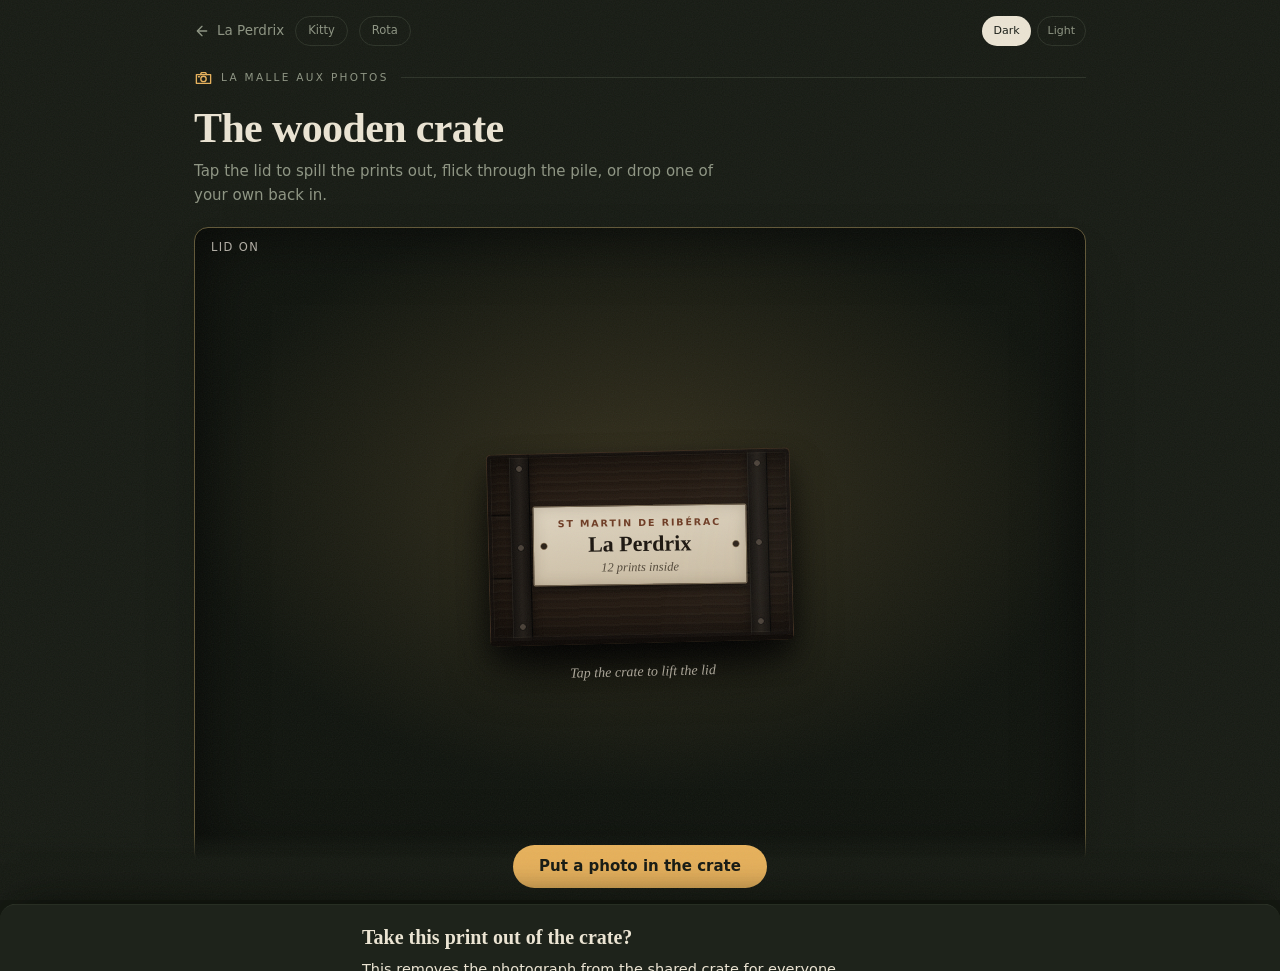
==== box.html @ 01043c0f "The wooden crate of photographs, with Polaroids and cellar dust" ====
<!doctype html>
<html lang="en-GB">
<head>
<meta charset="utf-8">
<meta name="viewport" content="width=device-width, initial-scale=1, viewport-fit=cover">
<title>The wooden crate · La Perdrix</title>
<link rel="manifest" href="manifest.webmanifest">
<link rel="apple-touch-icon" href="icons/apple-touch-icon.png">
<meta name="description" content="Photographs from La Perdrix, St Martin de Ribérac.">
<meta name="theme-color" id="tc" content="#171b14">
<meta name="apple-mobile-web-app-capable" content="yes">
<meta name="apple-mobile-web-app-status-bar-style" content="black-translucent">
<link rel="stylesheet" href="photos.css?v=3">
<link rel="stylesheet" href="styles.css?v=55">
<script>
  try {
    document.documentElement.setAttribute(
      'data-theme', localStorage.getItem('laperdrix.theme') === 'light' ? 'light' : 'dark');
  } catch { document.documentElement.setAttribute('data-theme', 'dark'); }
</script>
</head>
<body class="kitty-page box-page">

<header class="ktop">
  <div class="ktop-left">
    <a class="back" href="index.html">
      <svg viewBox="0 0 24 24" fill="none" stroke="currentColor" stroke-width="2" stroke-linecap="round" stroke-linejoin="round"><path d="M19 12H6"/><path d="M12 5l-7 7 7 7"/></svg>
      La Perdrix
    </a>
    <a class="hop" href="kitty.html">Kitty</a>
    <a class="hop" href="rota.html">Rota</a>
  </div>
  <div class="themes ktheme">
    <button id="t-dark" aria-pressed="true">Dark</button>
    <button id="t-light" aria-pressed="false">Light</button>
  </div>
</header>

<main>
  <section class="sec box-sec">
    <p class="eyebrow"><span class="eb-mark" aria-hidden="true"><svg viewBox="0 0 24 24"><use href="#i-camera"/></svg></span>La malle aux photos</p>
    <h1 class="big" style="font:600 clamp(28px,5.4vw,42px)/1.1 var(--serif);margin:0 0 8px;letter-spacing:-.015em">The wooden crate</h1>
    <p class="muted" id="boxSub">Tap the lid to spill the prints out, flick through the pile, or drop one of your own back in.</p>

    <div class="box-stage" id="stage">
      <div class="box-leak" id="leak" aria-hidden="true"></div>

      <div class="box-meta-top">
        <span class="box-badge" id="stageStatus">Lid on</span>
        <span class="box-count-pill" id="countPill" hidden>1 / 12</span>
      </div>

      <div class="prints-layer" id="printsLayer"></div>

      <button type="button" class="shoebox" id="shoebox" aria-label="Open the wooden crate of photographs">
        <span class="shoebox-base">
          <span class="shoebox-stack"></span>
        </span>
        <span class="shoebox-lid">
          <span class="shoebox-dust-coat" id="dustCoat" aria-hidden="true"></span>
          <span class="shoebox-twine" aria-hidden="true"></span>
          <span class="shoebox-label">
            <small>St Martin de Ribérac</small>
            <b>La Perdrix</b>
            <em id="lidCount">Photographs</em>
          </span>
        </span>
        <span class="shoebox-prompt" id="boxPrompt">Tap the crate to lift the lid</span>
      </button>
    </div>

    <div class="box-controls" id="boxControls" hidden>
      <div class="box-nav-btns">
        <button type="button" class="pill" id="prevBtn">Previous</button>
        <button type="button" class="pill on" id="nextBtn">Next print</button>
        <button type="button" class="pill" id="shuffleBtn">Shuffle pile</button>
        <button type="button" class="pill" id="closeBoxBtn">Close crate</button>
      </div>
      <button type="button" class="linkish" id="removePrintBtn" style="margin-top:0" hidden>Take this print out of the crate</button>
    </div>
  </section>
</main>

<div class="bar">
  <button class="btn" id="openUploadBtn" type="button">Put a photo in the crate</button>
</div>

<!-- Sheet for dropping a new Polaroid into the crate -->
<div class="scrim behind" id="formScrim"></div>
<div class="sheet" id="sheet" role="dialog" aria-modal="true" aria-labelledby="sheetTitle">
  <div class="in2">
    <h2 id="sheetTitle">Put a photo in the crate</h2>
    <p class="hint" id="sheetHint">Shrunk on your phone and stripped of location data before it leaves your hand.</p>

    <label class="photo-pick-drop" for="photoInput" id="dropZone">
      <div id="pickEmpty">
        <svg viewBox="0 0 24 24" aria-hidden="true"><use href="#i-camera"/></svg>
        <div style="font-weight:600;color:var(--tx);margin-top:4px">Choose a photograph</div>
        <div style="font-size:12.5px">From your camera roll or computer</div>
      </div>
      <div class="photo-pick-preview" id="pickPreview" hidden>
        <div class="im" id="previewIm"></div>
        <div class="cap" id="previewCap">Fresh print</div>
      </div>
      <input id="photoInput" type="file" accept="image/*" hidden>
    </label>

    <label for="pCap">A line on the margin (optional)</label>
    <input id="pCap" type="text" maxlength="80" placeholder="Morning market in Ribérac">

    <div class="row">
      <button type="button" class="btn ghost" id="cancelBtn">Cancel</button>
      <button type="button" class="btn" id="saveBtn" disabled>Put in the crate</button>
    </div>
  </div>
</div>

<!-- Confirm sheet for taking an uploaded print out of the crate -->
<div class="scrim" id="scrim"></div>
<div class="sheet confirm" id="confirmSheet" role="dialog" aria-modal="true" aria-labelledby="cfTitle">
  <div class="in2">
    <h2 id="cfTitle">Take this print out of the crate?</h2>
    <p class="cf-body" id="cfBody">This removes the photograph from the shared crate for everyone.</p>
    <div class="row">
      <button type="button" class="btn danger" id="cfGo">Take it out</button>
      <button type="button" class="btn" id="cfCancel">Keep it</button>
    </div>
  </div>
</div>

<script src="icons.js?v=6"></script>
<script src="sync.js?v=4"></script>
<script src="focus.js?v=2"></script>
<script src="photos.js?v=1"></script>
<script>
const $ = id => document.getElementById(id);
const esc = s => String(s == null ? '' : s)
  .replace(/&/g, '&amp;').replace(/</g, '&lt;').replace(/>/g, '&gt;').replace(/"/g, '&quot;');

const K_BOX = 'laperdrix.box.v1';

/* The house photographs that already live in the private bucket. They use the
   --ph-* custom properties from photos.css (blur stand-ins first, then signed
   URLs once Photos.load finishes), so the shoebox is never empty. */
const HOUSE_PRINTS = [
  { id: 'house-group',  ph: 'group',  caption: 'All of us in the garden',                        stamp: "'27 7 31" },
  { id: 'house-table',  ph: 'table',  caption: 'The long table beneath the grapevines',          stamp: "'27 8 01" },
  { id: 'house-heads',  ph: 'heads',  caption: 'Terracotta heads against the limestone wall',    stamp: "'27 8 02" },
  { id: 'house-hens',   ph: 'hens',   caption: 'Two hens in the dappled shade',                  stamp: "'27 8 03" },
  { id: 'house-garden', ph: 'garden', caption: 'Mr Baboo keeping an eye on the garden',          stamp: "'27 8 04" },
  { id: 'house-lake',   ph: 'lake',   caption: 'Afternoon down by the water',                    stamp: "'27 8 05" },
  { id: 'house-mirror', ph: 'mirror', caption: 'A dim room of gilt mirrors lit by one lamp',     stamp: "'27 8 06" },
  { id: 'house-chair',  ph: 'chair',  caption: 'The evenings. Time for a game of werewolves?',   stamp: "'27 8 07" },
  { id: 'house-pool',   ph: 'pool',   caption: 'Last light on the pool',                         stamp: "'27 8 08" },
  { id: 'house-abbey',  ph: 'abbey',  caption: 'Down by the river at Brantôme',                  stamp: "'27 8 09" },
  { id: 'house-window', ph: 'window', caption: 'Looking out across towards the village church',  stamp: "'27 8 10" },
  { id: 'house-house',  ph: 'house',  caption: 'La Perdrix in the evening light',                stamp: "'27 8 11" },
];

const DESKTOP_SLOTS = [
  { x: -255, y: -22, r: -14, s: 0.58 },
  { x:  255, y: -18, r:  13, s: 0.58 },
  { x: -205, y:  42, r:  -8, s: 0.62 },
  { x:  210, y:  38, r:   9, s: 0.62 },
  { x: -135, y: -42, r:  -5, s: 0.64 },
  { x:  140, y: -38, r:   6, s: 0.64 },
  { x: -235, y:  12, r: -11, s: 0.60 },
  { x:  238, y:  10, r:  11, s: 0.60 },
];

const MOBILE_SLOTS = [
  { x: -46, y: -26, r: -11, s: 0.72 },
  { x:  48, y: -22, r:  10, s: 0.72 },
  { x: -38, y:  24, r:  -7, s: 0.75 },
  { x:  40, y:  22, r:   8, s: 0.75 },
  { x: -22, y: -32, r:  -4, s: 0.77 },
  { x:  24, y: -30, r:   5, s: 0.77 },
];

function readLocalBox() {
  try {
    const raw = JSON.parse(localStorage.getItem(K_BOX));
    return Array.isArray(raw) ? raw : [];
  } catch { return []; }
}

function writeLocalBox(list) {
  try { localStorage.setItem(K_BOX, JSON.stringify(list)); } catch {}
}

let uploadedPrints = readLocalBox();
let isOpen = false;
let activeIdx = 0;
let pendingDataUrl = null;

function allPrints() {
  return [...uploadedPrints, ...HOUSE_PRINTS];
}

function cameraStampForToday() {
  const d = new Date();
  const y = String(d.getFullYear()).slice(2);
  const m = d.getMonth() + 1;
  const day = String(d.getDate()).padStart(2, '0');
  return `'${y} ${m} ${day}`;
}

function triggerLeak() {
  const leak = $('leak');
  leak.classList.add('flare');
  setTimeout(() => leak.classList.remove('flare'), 420);
}

function spawnDust() {
  const stage = $('stage');
  // Soft, dry cellar-dust wisps curling off the edges of the wooden lid (no sparkle)
  for (let c = 0; c < 7; c++) {
    const cloud = document.createElement('span');
    cloud.className = 'dust-cloud';
    const w = 78 + Math.random() * 68;
    const h = 28 + Math.random() * 24;
    cloud.style.width = w + 'px';
    cloud.style.height = h + 'px';
    cloud.style.left = (35 + Math.random() * 26) + '%';
    cloud.style.top = (38 + Math.random() * 20) + '%';
    const angle = (Math.random() - 0.5) * Math.PI * 1.3 - Math.PI * 0.15;
    const dist = 65 + Math.random() * 95;
    cloud.style.setProperty('--dx', Math.round(Math.cos(angle) * dist) + 'px');
    cloud.style.setProperty('--dy', Math.round(Math.sin(angle) * dist - 18) + 'px');
    cloud.style.setProperty('--dur', (1.9 + Math.random() * 0.8).toFixed(2) + 's');
    stage.appendChild(cloud);
    setTimeout(() => cloud.remove(), 2800);
  }
  // A few tiny matte silt specks (blurred, low opacity, no glow)
  for (let i = 0; i < 10; i++) {
    const mote = document.createElement('span');
    mote.className = 'dust-mote';
    const size = 1.6 + Math.random() * 2.2;
    mote.style.width = size + 'px';
    mote.style.height = size + 'px';
    mote.style.left = (38 + Math.random() * 24) + '%';
    mote.style.top = (40 + Math.random() * 18) + '%';
    const angle = (Math.random() - 0.5) * Math.PI * 1.2;
    const dist = 45 + Math.random() * 85;
    const dur = 1.6 + Math.random() * 0.9;
    mote.style.setProperty('--dx', Math.round(Math.cos(angle) * dist) + 'px');
    mote.style.setProperty('--dy', Math.round(Math.sin(angle) * dist - 20) + 'px');
    mote.style.setProperty('--dur', dur.toFixed(2) + 's');
    stage.appendChild(mote);
    setTimeout(() => mote.remove(), Math.round(dur * 1000) + 100);
  }
}

/* Like blowing dust off the shoulder of an aged bottle of red wine: a horizontal
   breath sweeps across the dark wood planks from left to right, lifting a soft,
   matte grey-taupe plume of cellar silt that curls and dissipates into the air. */
function blowDustOffBox() {
  const stage = $('stage');
  for (let c = 0; c < 11; c++) {
    setTimeout(() => {
      const cloud = document.createElement('span');
      cloud.className = 'dust-cloud';
      const w = 88 + Math.random() * 76;
      const h = 26 + Math.random() * 22;
      cloud.style.width = w + 'px';
      cloud.style.height = h + 'px';
      cloud.style.left = (30 + c * 3.2 + Math.random() * 4) + '%';
      cloud.style.top = (36 + Math.random() * 22) + '%';
      cloud.style.setProperty('--dx', Math.round(115 + Math.random() * 110) + 'px');
      cloud.style.setProperty('--dy', Math.round(-14 - Math.random() * 34) + 'px');
      cloud.style.setProperty('--dur', (2.1 + Math.random() * 0.8).toFixed(2) + 's');
      stage.appendChild(cloud);
      setTimeout(() => cloud.remove(), 3000);
    }, c * 80);
  }
  for (let i = 0; i < 14; i++) {
    setTimeout(() => {
      const mote = document.createElement('span');
      mote.className = 'dust-mote';
      const size = 1.5 + Math.random() * 2;
      mote.style.width = size + 'px';
      mote.style.height = size + 'px';
      mote.style.left = (33 + Math.random() * 26) + '%';
      mote.style.top = (38 + Math.random() * 20) + '%';
      const dx = 95 + Math.random() * 130;
      const dy = -10 - Math.random() * 38 + (Math.random() - 0.5) * 18;
      const dur = 1.8 + Math.random() * 0.9;
      mote.style.setProperty('--dx', Math.round(dx) + 'px');
      mote.style.setProperty('--dy', Math.round(dy) + 'px');
      mote.style.setProperty('--dur', dur.toFixed(2) + 's');
      stage.appendChild(mote);
      setTimeout(() => mote.remove(), Math.round(dur * 1000) + 120);
    }, i * 55);
  }
}

function backgroundStyleFor(p) {
  if (p.ph) return `background-image:var(--ph-${p.ph})`;
  const src = p.url || p.dataUrl || '';
  return `background-image:url("${esc(src)}")`;
}

function updateLidCount() {
  const total = allPrints().length;
  $('lidCount').textContent = total === 1 ? '1 print inside' : `${total} prints inside`;
}

function buildDomPrints() {
  const list = allPrints();
  updateLidCount();
  const layer = $('printsLayer');
  layer.innerHTML = '';

  list.forEach((p, idx) => {
    const el = document.createElement('div');
    el.className = 'polaroid';
    el.dataset.idx = String(idx);
    const cap = p.caption ? esc(p.caption) : '&nbsp;';
    el.innerHTML = `
      <div class="polaroid-im" style='${backgroundStyleFor(p)}'>
        <span class="polaroid-stamp">${esc(p.stamp || "'27 8 01")}</span>
      </div>
      <div class="polaroid-cap">${cap}</div>
    `;
    el.addEventListener('click', e => {
      e.stopPropagation();
      if (!isOpen) return;
      if (idx === activeIdx) {
        activeIdx = (activeIdx + 1) % list.length;
      } else {
        activeIdx = idx;
      }
      triggerLeak();
      layoutCascade(false);
    });
    layer.appendChild(el);
  });
}

function layoutCascade(stagger) {
  const list = allPrints();
  if (!list.length) return;
  if (activeIdx >= list.length) activeIdx = 0;
  if (activeIdx < 0) activeIdx = list.length - 1;

  const slots = window.innerWidth < 680 ? MOBILE_SLOTS : DESKTOP_SLOTS;
  const els = [...$('printsLayer').querySelectorAll('.polaroid')];
  let slotCursor = 0;

  els.forEach((el, idx) => {
    if (!isOpen) {
      el.classList.remove('out', 'active-print', 'tucked');
      el.style.transitionDelay = '0ms';
      el.style.transform = `translate(-50%, -45%) scale(0.34) rotate(${((idx % 5) - 2) * 3}deg)`;
      return;
    }

    el.classList.add('out');
    el.style.transitionDelay = stagger ? `${Math.min(idx, 10) * 48}ms` : '0ms';

    if (idx === activeIdx) {
      el.classList.add('active-print');
      el.classList.remove('tucked');
      const tilt = idx % 2 === 0 ? -1.3 : 1.2;
      el.style.transform = `translate(-50%, -50%) scale(1) rotate(${tilt}deg)`;
    } else {
      el.classList.remove('active-print');
      el.classList.add('tucked');
      const slot = slots[slotCursor % slots.length];
      slotCursor++;
      el.style.zIndex = String(18 + (slotCursor % 7));
      el.style.transform =
        `translate(calc(-50% + ${slot.x}px), calc(-50% + ${slot.y}px)) scale(${slot.s}) rotate(${slot.r}deg)`;
    }
  });

  const current = list[activeIdx];
  $('countPill').hidden = !isOpen;
  $('countPill').textContent = `${activeIdx + 1} / ${list.length}`;
  $('stageStatus').textContent = isOpen ? 'Swipe or tap a print' : 'Lid on';
  $('boxControls').hidden = !isOpen;
  $('removePrintBtn').hidden = !(isOpen && current && !current.ph);
}

function openShoebox(startAtRandom = true) {
  const list = allPrints();
  if (!list.length) return;
  isOpen = true;
  if (startAtRandom) {
    activeIdx = Math.floor(Math.random() * list.length);
  }
  $('shoebox').classList.add('is-open');
  $('shoebox').setAttribute('aria-label', 'Put the prints back in the wooden crate');
  spawnDust();
  triggerLeak();
  layoutCascade(true);
}

function closeShoebox() {
  if (!isOpen) return;
  isOpen = false;
  $('shoebox').classList.remove('is-open', 'is-receiving');
  $('shoebox').setAttribute('aria-label', 'Open the wooden crate of photographs');
  layoutCascade(false);
}

$('shoebox').addEventListener('click', () => {
  if (!isOpen) openShoebox(true);
  else closeShoebox();
});

$('nextBtn').addEventListener('click', () => {
  const list = allPrints();
  if (!isOpen || !list.length) return;
  activeIdx = (activeIdx + 1) % list.length;
  triggerLeak();
  layoutCascade(false);
});

$('prevBtn').addEventListener('click', () => {
  const list = allPrints();
  if (!isOpen || !list.length) return;
  activeIdx = (activeIdx - 1 + list.length) % list.length;
  triggerLeak();
  layoutCascade(false);
});

$('shuffleBtn').addEventListener('click', () => {
  const list = allPrints();
  if (!list.length) return;
  let next = Math.floor(Math.random() * list.length);
  if (list.length > 1 && next === activeIdx) next = (next + 1) % list.length;
  activeIdx = next;
  spawnDust();
  triggerLeak();
  layoutCascade(true);
});

$('closeBoxBtn').addEventListener('click', closeShoebox);

window.addEventListener('resize', () => {
  if (isOpen) layoutCascade(false);
});

/* Swipe left/right on the table stage to flick through prints on a phone */
(function wireSwipe() {
  let sx = 0, sy = 0, dragging = false;
  const stage = $('stage');
  stage.addEventListener('touchstart', e => {
    if (!isOpen || !e.touches || !e.touches[0]) return;
    sx = e.touches[0].clientX;
    sy = e.touches[0].clientY;
    dragging = false;
  }, { passive: true });
  stage.addEventListener('touchmove', e => {
    if (!isOpen || !e.touches || !e.touches[0]) return;
    const dx = e.touches[0].clientX - sx;
    const dy = e.touches[0].clientY - sy;
    if (!dragging && Math.abs(dx) > 10 && Math.abs(dx) > Math.abs(dy) * 1.15) {
      dragging = true;
    }
    if (!dragging) return;
    const activeEl = $('printsLayer').querySelector('.polaroid.active-print');
    if (activeEl) {
      activeEl.style.transition = 'none';
      const baseTilt = activeIdx % 2 === 0 ? -1.3 : 1.2;
      const tilt = baseTilt + dx * 0.045;
      activeEl.style.transform = `translate(calc(-50% + ${Math.round(dx * 0.65)}px), -50%) scale(1) rotate(${tilt.toFixed(2)}deg)`;
    }
  }, { passive: true });
  stage.addEventListener('touchend', e => {
    if (!isOpen || !e.changedTouches || !e.changedTouches[0]) return;
    const activeEl = $('printsLayer').querySelector('.polaroid.active-print');
    if (activeEl) activeEl.style.transition = '';
    const dx = e.changedTouches[0].clientX - sx;
    const dy = e.changedTouches[0].clientY - sy;
    if (Math.abs(dx) > 36 && Math.abs(dx) > Math.abs(dy) * 1.15) {
      const list = allPrints();
      activeIdx = dx < 0
        ? (activeIdx + 1) % list.length
        : (activeIdx - 1 + list.length) % list.length;
      triggerLeak();
    }
    dragging = false;
    layoutCascade(false);
  }, { passive: true });
})();

/* ------------------------------------------------- upload sheet & canvas resize */

function openUploadSheet() {
  pendingDataUrl = null;
  $('photoInput').value = '';
  $('pCap').value = '';
  $('pickEmpty').hidden = false;
  $('pickPreview').hidden = true;
  $('saveBtn').disabled = true;
  $('sheetHint').textContent = 'Shrunk on your phone and stripped of location data before it leaves your hand.';
  $('formScrim').classList.add('open');
  $('sheet').classList.add('open');
  Focus.trap($('sheet'), $('cancelBtn'));
}

function closeUploadSheet() {
  $('sheet').classList.remove('open');
  $('formScrim').classList.remove('open');
  Focus.release();
}

$('openUploadBtn').addEventListener('click', openUploadSheet);
$('cancelBtn').addEventListener('click', closeUploadSheet);
$('formScrim').addEventListener('click', closeUploadSheet);

$('pCap').addEventListener('input', () => {
  const v = $('pCap').value.trim();
  $('previewCap').textContent = v || 'Fresh print';
});

/* Resize on an HTML <canvas> (max 1400px, JPEG 0.82) so GPS/EXIF metadata is
   stripped before the file ever leaves the phone, and a 10 MB camera photo
   becomes ~220 KB for poor Dordogne signal and the private Supabase bucket. */
$('photoInput').addEventListener('change', e => {
  const file = e.target.files && e.target.files[0];
  if (!file) return;
  const reader = new FileReader();
  reader.onload = ev => {
    const img = new Image();
    img.onload = () => {
      const maxDim = 1400;
      let w = img.width, h = img.height;
      if (w > maxDim || h > maxDim) {
        if (w > h) { h = Math.round(h * maxDim / w); w = maxDim; }
        else { w = Math.round(w * maxDim / h); h = maxDim; }
      }
      const canvas = document.createElement('canvas');
      canvas.width = w;
      canvas.height = h;
      const ctx = canvas.getContext('2d');
      ctx.drawImage(img, 0, 0, w, h);
      pendingDataUrl = canvas.toDataURL('image/jpeg', 0.82);

      $('previewIm').style.backgroundImage = `url("${pendingDataUrl}")`;
      $('previewCap').textContent = $('pCap').value.trim() || 'Fresh print';
      $('pickEmpty').hidden = true;
      $('pickPreview').hidden = false;
      $('saveBtn').disabled = false;
    };
    img.onerror = () => {
      $('sheetHint').textContent = 'Could not read that image file. Try a standard photograph.';
    };
    img.src = ev.target.result;
  };
  reader.readAsDataURL(file);
});

async function syncPrintToWorker(entry) {
  if (!Sync.configured()) return;
  try {
    const res = await fetch(`${Sync.WORKER_URL}/box?t=${encodeURIComponent(Sync.token())}`, {
      method: 'POST',
      headers: { 'Content-Type': 'application/json' },
      body: JSON.stringify({
        id: entry.id,
        caption: entry.caption,
        stamp: entry.stamp,
        image: entry.dataUrl,
      }),
    });
    if (!res.ok) return;
    const body = await res.json();
    if (body && body.photo && body.photo.url) {
      // Keep a smaller local entry once the server has confirmed and signed it
      uploadedPrints = uploadedPrints.map(p =>
        p.id === entry.id ? { ...p, url: body.photo.url } : p
      );
      writeLocalBox(uploadedPrints);
    }
  } catch {}
}

$('saveBtn').addEventListener('click', () => {
  if (!pendingDataUrl) return;
  const caption = $('pCap').value.trim().slice(0, 80);
  const stamp = cameraStampForToday();
  const entry = {
    id: Sync.newId(),
    caption,
    stamp,
    createdAt: Date.now(),
    dataUrl: pendingDataUrl,
  };

  closeUploadSheet();

  // Gather any open prints back so the shoebox can catch the new Polaroid
  isOpen = false;
  layoutCascade(false);
  const box = $('shoebox');
  box.classList.remove('is-open');
  box.classList.add('is-receiving');
  $('stageStatus').textContent = 'Developing and dropping into the crate…';
  $('boxControls').hidden = true;
  $('countPill').hidden = true;

  const dropEl = document.createElement('div');
  dropEl.className = 'polaroid dropping-in';
  dropEl.innerHTML = `
    <div class="polaroid-im" style='background-image:url("${entry.dataUrl}")'>
      <span class="polaroid-stamp">${esc(entry.stamp)}</span>
    </div>
    <div class="polaroid-cap">${caption ? esc(caption) : '&nbsp;'}</div>
  `;
  $('printsLayer').appendChild(dropEl);

  uploadedPrints = [entry, ...uploadedPrints];
  writeLocalBox(uploadedPrints);
  syncPrintToWorker(entry);

  setTimeout(() => {
    spawnDust();
    box.classList.add('settle');
  }, 1350);

  setTimeout(() => {
    dropEl.remove();
    box.classList.remove('is-receiving', 'settle');
    buildDomPrints();
    activeIdx = 0;
    openShoebox(false);
  }, 1820);
});

/* ------------------------------------------------- taking a print out */

function openRemoveConfirm() {
  const current = allPrints()[activeIdx];
  if (!current || current.ph) return;
  $('cfBody').textContent = current.caption
    ? `Remove "${current.caption}" from the crate?`
    : 'Remove this photograph from the crate?';
  $('scrim').classList.add('open');
  $('confirmSheet').classList.add('open');
  Focus.trap($('confirmSheet'), $('cfCancel'));
}

function closeRemoveConfirm() {
  $('confirmSheet').classList.remove('open');
  $('scrim').classList.remove('open');
  Focus.release();
}

$('removePrintBtn').addEventListener('click', openRemoveConfirm);
$('cfCancel').addEventListener('click', closeRemoveConfirm);
$('scrim').addEventListener('click', closeRemoveConfirm);

$('cfGo').addEventListener('click', async () => {
  const current = allPrints()[activeIdx];
  closeRemoveConfirm();
  if (!current || current.ph) return;

  uploadedPrints = uploadedPrints.filter(p => p.id !== current.id);
  writeLocalBox(uploadedPrints);
  buildDomPrints();
  if (activeIdx >= allPrints().length) activeIdx = 0;
  layoutCascade(false);

  if (Sync.configured()) {
    try {
      await fetch(
        `${Sync.WORKER_URL}/box?t=${encodeURIComponent(Sync.token())}&id=${encodeURIComponent(current.id)}`,
        { method: 'DELETE' }
      );
    } catch {}
  }
});

document.addEventListener('keydown', e => {
  if (e.key === 'Escape') {
    if ($('confirmSheet').classList.contains('open')) closeRemoveConfirm();
    else if ($('sheet').classList.contains('open')) closeUploadSheet();
    else if (isOpen) closeShoebox();
    return;
  }
  if (!isOpen || $('sheet').classList.contains('open') || $('confirmSheet').classList.contains('open')) return;
  if (e.key === 'ArrowRight') {
    activeIdx = (activeIdx + 1) % allPrints().length;
    triggerLeak();
    layoutCascade(false);
  } else if (e.key === 'ArrowLeft') {
    activeIdx = (activeIdx - 1 + allPrints().length) % allPrints().length;
    triggerLeak();
    layoutCascade(false);
  }
});

/* ------------------------------------------------- theme */
(function(){
  const root = document.documentElement;
  const b = { dark: $('t-dark'), light: $('t-light') };
  const BAR = { dark: '#171b14', light: '#e9e4d7' };
  const set = m => {
    root.setAttribute('data-theme', m);
    $('tc').setAttribute('content', BAR[m]);
    try { localStorage.setItem('laperdrix.theme', m); } catch {}
    for (const k in b) b[k].setAttribute('aria-pressed', String(k === m));
  };
  for (const k in b) b[k].addEventListener('click', () => set(k));
  let saved = 'dark';
  try { saved = localStorage.getItem('laperdrix.theme') === 'light' ? 'light' : 'dark'; } catch {}
  set(saved);
})();

/* ------------------------------------------------- load photographs */
buildDomPrints();
Photos.load(['group', 'lake', 'abbey', 'chair', 'mirror', 'heads', 'hens', 'table', 'window', 'garden', 'house', 'pool']);
setTimeout(blowDustOffBox, 180);

(async function pullBoxFromWorker() {
  if (!Sync.configured()) return;
  try {
    const res = await fetch(`${Sync.WORKER_URL}/box?t=${encodeURIComponent(Sync.token())}`);
    if (!res.ok) return;
    const body = await res.json();
    if (!body || !Array.isArray(body.photos)) return;

    // Merge server prints with any local prints that haven't finished uploading yet
    const serverIds = new Set(body.photos.map(p => p.id));
    const unsyncedLocal = uploadedPrints.filter(p => p.dataUrl && !serverIds.has(p.id));
    uploadedPrints = [...unsyncedLocal, ...body.photos];
    writeLocalBox(uploadedPrints);
    buildDomPrints();
    if (isOpen) layoutCascade(false);

    // Flush any local-only prints up to the Worker
    for (const item of unsyncedLocal) {
      syncPrintToWorker(item);
    }
  } catch {}
})();
</script>
</body>
</html>
---- photos.css ----
/* GENERATED by scripts/gen_placeholders.py — do not edit by hand.
 * 16px stand-ins shown until the real photographs arrive from the Worker.
 * Overridden at runtime by --ph-* custom properties set in index.html. */
:root{
  --ph-group:url("[data-uri]");
  --ph-lake:url("[data-uri]");
  --ph-abbey:url("[data-uri]");
  --ph-chair:url("[data-uri]");
  --ph-mirror:url("[data-uri]");
  --ph-heads:url("[data-uri]");
  --ph-hens:url("[data-uri]");
  --ph-table:url("[data-uri]");
  --ph-window:url("[data-uri]");
}
---- styles.css ----
/* =========================================================================
   La Perdrix — design tokens and styles.

   The palette is lifted off the photographs in "Photos for project", not
   chosen in the abstract: raw terracotta and lichened limestone from the
   heads against the wall, the cool cyan cast film gives its shadows, and the
   single warm lamp from the dim interiors.

   Dark mode is the LEAD design, not an inversion — several of the reference
   photos are evening interiors lit by one lamp, and that is the mood of the
   place. In dark, the accent moves from terracotta to lamp amber.

   Dark is also the DEFAULT, and the phone's own light/dark setting is
   deliberately ignored: there is no prefers-color-scheme rule anywhere in this
   file. Every page sets data-theme on <html> in the <head>, before first paint,
   and the only two values are "dark" (unless somebody has chosen otherwise) and
   "light". The raw palette below is the light one, because the light theme
   overrides fewer things; what makes dark the default is that attribute, not
   the cascade. Don't "tidy" this by putting the dark values in :root — the
   light block would then have to unset every one of them.
   ========================================================================= */

:root{
  /* palette */
  --limestone:#e9e4d7;
  --paper:#f3efe4;
  --ink:#1e2419;
  --mut:#6d7563;
  --hair:#d3ccba;
  --terra:#b0552f;
  --lichen:#7e8a6a;
  --cool:#5c7d7a;
  --lamp:#d99a3f;

  /* semantic — everything below is styled through these, never the raw names */
  --bg:var(--limestone);
  --surface:var(--paper);
  --tx:var(--ink);
  --accent:var(--terra);
  /* A deeper, dustier brick than the terracotta accent. Destructive actions
     have to be distinguishable from ordinary ones, but this is an "are you
     sure", not an alarm — so it comes from the same earth as everything else
     rather than an off-the-shelf signal red. */
  --danger:#9c3d26;

  --serif:"Iowan Old Style","Hoefler Text",Palatino,"Palatino Linotype",Georgia,serif;
  --sans:-apple-system,BlinkMacSystemFont,"Segoe UI",Roboto,system-ui,sans-serif;

  --safe-b:env(safe-area-inset-bottom,0px);
  --safe-t:env(safe-area-inset-top,0px);

  /* Height of the on-screen keyboard when it is up, 0 otherwise. Set by
     focus.js from visualViewport; the input sheets lift by it so the field
     you are typing into never hides behind the keypad. */
  --kb:0px;
}

:root[data-theme="dark"]{
  --bg:#171b14; --surface:#1e231b; --tx:#ebe4d3; --mut:#8e9583; --hair:#2d3328;
  --terra:#d4784f; --lichen:#93a07c; --cool:#6f9a95; --lamp:#e8b25c;
  --accent:var(--lamp);
  --danger:#e0846a;
}
:root[data-theme="light"]{
  --bg:#e9e4d7; --surface:#f3efe4; --tx:#1e2419; --mut:#6d7563; --hair:#d3ccba;
  --terra:#b0552f; --lichen:#7e8a6a; --cool:#5c7d7a; --lamp:#d99a3f;
  --accent:var(--terra);
  --danger:#9c3d26;
}

*{box-sizing:border-box;-webkit-tap-highlight-color:transparent}
html,body{margin:0;padding:0}

/* The `hidden` attribute only sets display:none in the UA stylesheet, so ANY
   class of ours that sets display beats it and the element stays on screen.
   This has already caused two visible bugs; make it win everywhere. */
[hidden]{display:none !important}
body{
  background:var(--bg);color:var(--tx);font:16px/1.6 var(--sans);
  min-height:100dvh;overflow-x:hidden;overscroll-behavior-y:none;
}
img{max-width:100%;display:block}

/* film grain over the whole page — the reference photos are all 35mm */
body::before{
  content:"";position:fixed;inset:0;z-index:60;pointer-events:none;opacity:.055;
  background-image:url("data:image/svg+xml,%3Csvg xmlns='http://www.w3.org/2000/svg' width='180' height='180'%3E%3Cfilter id='g'%3E%3CfeTurbulence type='fractalNoise' baseFrequency='.86' numOctaves='4'/%3E%3C/filter%3E%3Crect width='180' height='180' filter='url(%23g)'/%3E%3C/svg%3E");
}

:focus-visible{outline:2px solid var(--accent);outline-offset:2px}

/* ---------------------------------------------------------------- hero */
.hero{
  position:relative;min-height:100svh;display:flex;flex-direction:column;
  justify-content:flex-end;overflow:hidden;background:#0e120c;isolation:isolate;
}
.plate{position:absolute;inset:0;z-index:0}
.plate span{
  position:absolute;inset:0;background-size:cover;background-position:center;opacity:0;
  filter:brightness(.8) saturate(.95) contrast(1.05);animation:cycle 51s infinite;
}
/* Six now. The cycle grew to 51s to keep the same 8.5s slot per image, and the
   keyframe percentages below were rescaled to the longer cycle so each
   photograph holds and cross-fades over exactly the same wall-clock time as
   before. Delays stay 8.5s apart. The pool stays on the evenings band; the
   abbey at Brantôme moved up here off its own photo band. */
.plate span:nth-child(1){background-image:var(--ph-group);background-position:center 26%;animation-delay:0s}
.plate span:nth-child(2){background-image:var(--ph-lake);animation-delay:8.5s}
.plate span:nth-child(3){background-image:var(--ph-heads);animation-delay:17s}
.plate span:nth-child(4){background-image:var(--ph-hens);animation-delay:25.5s}
.plate span:nth-child(5){background-image:var(--ph-house);animation-delay:34s}
.plate span:nth-child(6){background-image:var(--ph-abbey);animation-delay:42.5s}
@keyframes cycle{
  0%{opacity:0;transform:scale(1.02)} 2.67%{opacity:1} 16.67%{opacity:1} 20.67%{opacity:0}
  20.68%{transform:scale(1.02)} 100%{opacity:0;transform:scale(1.11)}
}
.wash{
  position:absolute;inset:0;z-index:1;
  background:linear-gradient(to top,rgba(10,13,8,.9) 2%,rgba(10,13,8,.42) 30%,rgba(10,13,8,.14) 62%,rgba(10,13,8,.52) 100%);
}
.hero .inner{position:relative;z-index:2;padding:0 24px 42px;color:#f2ece0;max-width:940px;margin:0 auto;width:100%}
.place{font-size:11.5px;letter-spacing:.26em;text-transform:uppercase;opacity:.82;margin:0 0 16px}
.hero h1{
  font:600 clamp(58px,17vw,150px)/.86 var(--serif);margin:0 0 6px;
  letter-spacing:-.025em;text-shadow:0 2px 40px rgba(0,0,0,.5);
}
.when{font:400 clamp(17px,3.4vw,23px)/1.3 var(--serif);opacity:.94;margin:0 0 26px}
.count{display:flex;align-items:baseline;gap:11px;flex-wrap:wrap;margin:0}
.count b{
  font:600 clamp(40px,9vw,66px)/1 var(--serif);color:var(--lamp);
  letter-spacing:-.02em;font-variant-numeric:tabular-nums;
}
.count span{font-size:15px;opacity:.86}
/* the countdown glows like the one lamp in the reference interiors */
.count b{animation:lamp 7s ease-in-out infinite}
@keyframes lamp{
  0%,100%{text-shadow:0 0 18px rgba(232,178,92,.16)}
  50%{text-shadow:0 0 34px rgba(232,178,92,.42),0 0 5px rgba(232,178,92,.22)}
}
.now{margin:16px 0 0;font-size:13px;opacity:.74;font-variant-numeric:tabular-nums}
.now b{font-weight:600}

/* Light leak: two warm flares off the film edge, one at every photo change
   (every 8.5s in the 51s cycle), alternating sides. */
.leak{position:absolute;inset:0;z-index:1;pointer-events:none;mix-blend-mode:screen}
.leak::before,.leak::after{content:"";position:absolute;inset:0;opacity:0;animation:leak 17s ease-out infinite}
.leak::before{background:radial-gradient(55% 75% at -8% 64%,rgba(255,112,38,.8),rgba(214,58,30,.36) 40%,transparent 72%)}
.leak::after{background:radial-gradient(50% 70% at 108% 28%,rgba(255,168,72,.7),rgba(220,82,40,.3) 42%,transparent 74%);animation-delay:8.5s}
@keyframes leak{0%{opacity:0} 4%{opacity:.62} 9%{opacity:.22} 16%,100%{opacity:0}}

/* The date a compact camera burned into the corner of every print */
.stamp{
  position:absolute;right:20px;bottom:calc(20px + var(--safe-b));z-index:3;
  font:500 15px/1 ui-monospace,"SF Mono",Menlo,Consolas,monospace;letter-spacing:.14em;
  color:#ff9440;opacity:.88;filter:blur(.35px);
  text-shadow:0 0 2px rgba(255,118,40,.95),0 0 10px rgba(255,90,20,.55);
}

.themes{position:absolute;top:calc(16px + var(--safe-t));right:16px;z-index:4;display:flex;gap:6px}
.themes button{
  font:inherit;font-size:11px;padding:6px 11px;border-radius:99px;cursor:pointer;
  border:1px solid rgba(242,236,224,.3);background:rgba(14,18,12,.42);color:#f2ece0;
}
.themes button[aria-pressed="true"]{background:#f2ece0;color:#171b14;border-color:transparent}

/* ---------------------------------------------------------------- shared */
.sec{max-width:940px;margin:0 auto;padding:0 24px}
.eyebrow{
  font-size:10.5px;letter-spacing:.22em;text-transform:uppercase;color:var(--mut);
  display:flex;align-items:center;gap:12px;margin:0 0 18px;
}
.eyebrow::after{content:"";flex:1;height:1px;background:var(--hair)}
/* A mark inside an eyebrow. The gap:12px is meant for the rule that follows,
   not for this, so it gets its own tighter spacing. */
.eb-mark{display:inline-grid;place-items:center;color:var(--accent);margin-right:-4px}
.eb-mark svg{width:19px;height:19px;display:block}
h2.big{font:600 clamp(28px,5.4vw,42px)/1.1 var(--serif);margin:0 0 14px;letter-spacing:-.015em;text-wrap:balance}
.lede{font:400 clamp(17px,2.4vw,20px)/1.62 var(--serif);max-width:34em;margin:0 0 18px}
.muted{color:var(--mut);font-size:15px;max-width:36em;margin:0}
/* old-style figures wherever numbers sit in running serif text */
.lede,h2.big,.when,.prose p,.band .cap p{font-variant-numeric:oldstyle-nums}

.reveal{opacity:0;transform:translateY(16px);transition:opacity .75s ease,transform .75s cubic-bezier(.2,.7,.3,1)}
.reveal.in{opacity:1;transform:none}
@media (prefers-reduced-motion:reduce){
  .reveal{opacity:1;transform:none;transition:none}
  .plate span{animation:none}
  .plate span:nth-child(1){opacity:1}
  .sheet{transition:none}
  .count b{animation:none}
  .leak{display:none}
  .print{transition:none}
}

/* ---------------------------------------------------------------- contact sheet */
/* padding-block only — a shorthand `padding` here would silently wipe out
   .sec's 24px horizontal padding and run every line to the screen edge. */
.welcome{padding-block:78px 0}
.sheet3{display:grid;grid-template-columns:repeat(3,1fr);gap:16px;margin-top:38px}
.print{
  position:relative;margin:0;background:#fbf8f0;padding:9px 9px 8px;border-radius:2px;
  box-shadow:0 10px 26px -14px rgba(20,26,16,.7),0 1px 2px rgba(20,26,16,.2);
  transition:transform .4s cubic-bezier(.2,.7,.3,1),box-shadow .4s ease;
}
.print:nth-child(1){transform:rotate(-1.8deg)}
.print:nth-child(2){transform:rotate(1.1deg) translateY(9px)}
.print:nth-child(3){transform:rotate(-.6deg)}
/* a strip of masking tape holding each one up, torn at both ends */
.print::before{
  content:"";position:absolute;z-index:1;top:-10px;left:50%;width:64px;height:21px;margin-left:-32px;
  background:linear-gradient(170deg,rgba(240,231,204,.86),rgba(222,210,178,.8));
  box-shadow:0 1px 2px rgba(20,26,16,.16);transform:rotate(-3deg);
  clip-path:polygon(0 10%,4% 0,96% 5%,100% 14%,97% 32%,100% 54%,96% 74%,100% 92%,95% 100%,5% 96%,1% 80%,4% 60%,0 40%,3% 24%);
}
.print:nth-child(2)::before{left:36%;transform:rotate(5deg)}
.print:nth-child(3)::before{left:60%;transform:rotate(-7deg)}
/* pick one up: it straightens and lifts off the sheet */
@media (hover:hover){
  .print:hover{
    transform:rotate(0) translateY(-7px);
    box-shadow:0 24px 36px -18px rgba(20,26,16,.75),0 1px 2px rgba(20,26,16,.2);
  }
}
/* display:block matters — aspect-ratio does nothing on an inline element */
.print .im{display:block;aspect-ratio:1;background-size:cover;background-position:center}
.print figcaption{font:italic 400 12px/1.35 var(--serif);color:#5d5647;padding:8px 2px 2px;text-align:center}
@media (max-width:600px){
  .sheet3{grid-template-columns:1fr 1fr;gap:12px}
  .print:nth-child(3){grid-column:1/-1;width:62%;margin:0 auto;transform:rotate(1.4deg)}
  .print figcaption{font-size:11px}
}

/* ---------------------------------------------------------------- essay */
/* The one block on the landing page written to be read at length, not glanced
   at. A narrow measure so the lines don't run too wide, a drop cap to open, and
   the closing line set apart in the accent. Colours come through --tx and
   --accent, so it reads right in both themes without its own overrides. */
.essay{padding-block:78px 0}
/* The credit, sitting where an eyebrow would. "Words by" is the quiet part and
   the name the loud one, with the same hairline rule the eyebrows carry. */
.essay .byline{
  display:flex;align-items:center;gap:12px;margin:0 0 24px;
  font:italic 400 clamp(15px,2.2vw,17px)/1 var(--serif);color:var(--mut);
}
.essay .byline b{font-style:normal;font-weight:600;color:var(--tx);letter-spacing:.005em}
.essay .byline::after{content:"";flex:1;height:1px;background:var(--hair)}
.prose{max-width:34em;margin:0}
/* Collapsed on load (added in JS, so no-JS shows it all). A mask fade rather
   than a hard cut, and it works in alpha so it needs no per-theme colour. */
.prose.clamped{
  max-height:min(48svh,360px);overflow:hidden;
  -webkit-mask-image:linear-gradient(to bottom,#000 58%,transparent);
          mask-image:linear-gradient(to bottom,#000 58%,transparent);
}
.read-on{
  display:inline-flex;align-items:center;gap:8px;margin-top:20px;
  font:600 13px/1 var(--sans);letter-spacing:.04em;text-transform:uppercase;
  color:var(--accent);background:none;border:0;padding:8px 0;cursor:pointer;
}
.read-on svg{width:16px;height:16px;transition:transform .3s ease}
.read-on[aria-expanded="true"] svg{transform:rotate(180deg)}
.prose p{font:400 clamp(16.5px,2.3vw,18.5px)/1.72 var(--serif);margin:0 0 1.1em}
.prose p:last-child{margin-bottom:0}
.prose .lead-p{font-size:clamp(18px,2.7vw,21px);line-height:1.56}
.prose .lead-p::first-letter{
  float:left;font:600 clamp(46px,10vw,64px)/.76 var(--serif);
  color:var(--accent);padding:5px 10px 0 0;
}
.prose .sign{
  font:italic 500 clamp(19px,3.1vw,24px)/1.42 var(--serif);
  color:var(--accent);margin-top:1.15em;text-wrap:balance;
}

/* ---------------------------------------------------------------- photo bands */
.band{
  position:relative;margin:82px 0 0;min-height:60svh;display:flex;align-items:flex-end;
  background-size:cover;background-position:center;isolation:isolate;
}
.band::after{
  content:"";position:absolute;inset:0;z-index:0;
  background:linear-gradient(to top,rgba(10,13,8,.88),rgba(10,13,8,.1) 62%);
}
.band .cap{position:relative;z-index:1;max-width:940px;margin:0 auto;padding:0 24px 34px;width:100%;color:#f2ece0}
.band .cap p{font:400 clamp(19px,3vw,27px)/1.34 var(--serif);margin:0;max-width:22em;text-shadow:0 1px 20px rgba(0,0,0,.5)}
.band .cap small{
  display:block;font:400 11px/1 var(--sans);letter-spacing:.2em;
  text-transform:uppercase;opacity:.72;margin-bottom:12px;
}
.band.abbey{background-image:var(--ph-abbey)}
.band.chair{background-image:var(--ph-chair)}
/* The chair/pool subject sits low in frame, like Mr Baboo, so this caption
   goes to the TOP too and the darkening flips to match, keeping the evening
   scene in clear view at the foot over either the chair or the pool. */
.band.chair,
.band.garden{align-items:flex-start}
.band.chair::after,
.band.garden::after{background:linear-gradient(to bottom,rgba(10,13,8,.88),rgba(10,13,8,.1) 62%)}
.band.chair .cap,
.band.garden .cap{padding:34px 24px 0}
/* Mr Baboo sits low in this frame, so its caption goes to the TOP and the
   darkening flips to match, keeping the dog in clear view at the foot.
   On a computer the band is far wider than it is tall, so `cover` keeps only a
   thin slice through the middle of the photograph and the dog at the foot was
   cropped clean off. Two fixes: anchor the photo to its bottom edge, so
   whatever is trimmed comes off the top (sky and vine), never off Mr Baboo;
   and let the band grow with the width on big screens, so less is trimmed at
   all. The min() caps it below a full screen; on a phone 60svh still wins. */
.band.garden{
  background-image:var(--ph-garden);background-position:center bottom;
  min-height:min(92svh,max(60svh,46vw));
}
/* The one band that cross-fades. The sunset pool IS the evening, so it drifts
   in over the chair on the line about the evenings being the point. z-index 0
   sits it above the chair background but below .band::after (the darkening
   gradient) and .cap, so the caption stays readable over either image. Slow and
   calm: chair most of the cycle, pool easing in for a spell. */
.band .band-rot{
  position:absolute;inset:0;z-index:0;background:var(--ph-pool) center/cover;
  opacity:0;animation:bandfade 30s infinite;
}
@keyframes bandfade{0%,40%{opacity:0} 48%,90%{opacity:1} 98%,100%{opacity:0}}
/* The rota's backdrop. Slightly above centre: the band is a wide slice, and
   dead centre puts the crop on bare tablecloth. This keeps the awning, the
   laid table and the pots all in frame from a phone up to a desktop. */
.band.table{background-image:var(--ph-table);background-position:center 42%}

/* Shorter here, and hard up under the header. The point of the rota page is
   who is cooking tonight, and a landing-page-sized photograph would push that
   under the fold on a phone — which is where it is always read. */
.rota-page .band{margin:14px 0 0;min-height:34svh}

/* ---------------------------------------------------------------- calendar */
.cal-sec{padding-block:78px 0}
.cal{margin-top:26px}
.dow{
  display:grid;grid-template-columns:repeat(7,minmax(0,1fr));gap:5px;margin-bottom:7px;
}
.dow span{
  text-align:center;font-size:10.5px;letter-spacing:.14em;text-transform:uppercase;color:var(--mut);
}
/* minmax(0,1fr), not 1fr: a bare 1fr won't shrink below its content, and once
   ten-odd people are on a day the dots and "+16" are wider than a phone's
   column, which pushed Sunday off the right edge of the screen. */
.grid{display:grid;grid-template-columns:repeat(7,minmax(0,1fr));gap:5px}
.blank{aspect-ratio:1/1.12}
.day{
  aspect-ratio:1/1.14;border:1px solid var(--hair);background:var(--surface);
  border-radius:7px;padding:6px 4px 5px;cursor:pointer;font:inherit;color:var(--tx);
  display:flex;flex-direction:column;align-items:center;gap:2px;position:relative;
  transition:background .12s ease,border-color .12s ease;
}
.day .num{font:600 16px/1 var(--serif);font-variant-numeric:tabular-nums}
.day .mon{font-size:9px;letter-spacing:.1em;text-transform:uppercase;color:var(--mut);margin-top:-1px}
.day.has{border-color:color-mix(in srgb,var(--lichen) 55%,var(--hair))}
.day.focus{background:var(--accent);border-color:transparent;color:var(--bg)}
.day.focus .mon{color:var(--bg);opacity:.72}
.day.inrange{background:color-mix(in srgb,var(--accent) 16%,var(--surface));border-color:transparent}
.day.edge-a{border-top-left-radius:14px;border-bottom-left-radius:14px}
.day.edge-b{border-top-right-radius:14px;border-bottom-right-radius:14px}
.day.pick{background:var(--accent);color:var(--bg)}
.day.pick .mon{color:var(--bg);opacity:.72}
.day.today{box-shadow:0 0 0 2px var(--lamp)}
.dots{display:flex;gap:2px;align-items:center;justify-content:center;flex-wrap:wrap;margin-top:auto;max-width:100%}
.dots .dot{width:5px;height:5px;border-radius:99px;display:block}
.dots .more{font-style:normal;font-size:8px;color:var(--mut);font-variant-numeric:tabular-nums}
.day.focus .dots .more,.day.pick .dots .more{color:var(--bg);opacity:.8}

.who{margin:16px 0 0;font-size:14px;color:var(--mut);min-height:1.5em}
.who b{color:var(--tx)}

/* The name-tag chips sit inside a quiet disclosure so the presence chart leads.
   A lighter treatment than .quiet: an inline summary with the same chevron
   recipe as the icons, no top hairline, since it is a gentle aside under the
   chart rather than a section divider. */
.folk-wrap{margin-top:22px}
.folk-wrap > summary{
  list-style:none;cursor:pointer;display:inline-flex;align-items:center;gap:8px;
  min-height:32px;font-size:13px;color:var(--mut);
}
.folk-wrap > summary::-webkit-details-marker{display:none}
.folk-wrap > summary::marker{content:""}
.folk-wrap > summary:hover{color:var(--tx)}
.folk-wrap > summary::after{
  content:"";flex:none;width:6px;height:6px;
  border-right:1.7px solid currentColor;border-bottom:1.7px solid currentColor;
  border-radius:0 0 1.7px 0;
  transform:translateY(-2px) rotate(45deg);
  transition:transform .18s ease;
}
.folk-wrap[open] > summary::after{transform:translateY(1px) rotate(-135deg)}
.folk{display:flex;flex-wrap:wrap;gap:7px;margin-top:16px}
.folk-wrap .folk{margin-top:11px}
.folk .empty{color:var(--mut);font-size:14px;margin:0}
.chip{
  display:flex;align-items:center;gap:7px;padding:6px 12px 6px 6px;border-radius:99px;
  border:1px solid var(--hair);background:var(--surface);color:var(--tx);
  font:inherit;font-size:13px;cursor:pointer;
}
.chip .av{width:28px;height:28px;border-radius:99px;display:grid;place-items:center;color:#fff;flex:none}
.chip .av svg{width:17px;height:17px}
/* Not ".when" — that is the hero's date line, and its serif font and 26px
   bottom margin leaked into every chip, making them tall and lopsided. */
.chip .dates{color:var(--mut);font-size:11.5px;font-variant-numeric:tabular-nums}
/* A quiet English gloss on a French chip label ("Cavalier seul · just me"). */
.who-chip .gloss{font-size:.8em;opacity:.62;font-weight:400}

/* Someone added from the kitty who has no dates yet: a gentle nudge rather than
   a range, dashed so it reads as unfinished and inviting a tap. */
.chip.todo{border-style:dashed;border-color:color-mix(in srgb,var(--accent) 45%,var(--hair))}
.chip .dates.todo{color:var(--accent);font-style:italic}

/* ---------------------------------------------------------------- presence chart */
.chart{margin-top:30px;overflow-x:auto;padding-bottom:6px}
.chart-in{min-width:640px;position:relative}
/* weekend shading and today's line, drawn on the same grid behind the rows */
.cols{
  position:absolute;inset:0;z-index:0;pointer-events:none;
  display:grid;grid-template-columns:104px repeat(var(--days),1fr);gap:2px;
}
.cols i{display:block;position:relative;border-radius:4px}
.cols i.we{background:color-mix(in srgb,var(--tx) 5%,transparent)}
.cols i.today::after{
  /* starts below the date row (33px tall) so it never strikes through the date */
  content:"";position:absolute;top:36px;bottom:0;left:50%;width:2px;margin-left:-1px;
  background:var(--lamp);border-radius:2px;
}
#chartWrap .scale,#chartWrap .tally,#bars{position:relative;z-index:1}
.peak{margin:12px 0 0;font-size:13.5px;color:var(--mut)}
.peak b{color:var(--tx);font-weight:600}
/* The presence chart is wider than a phone and scrolls sideways, and the back
   half of the fortnight (exactly where the interesting overlaps are) sits off
   the right edge with nothing to say it is there. A soft edge fade is the cue:
   it appears only on the side that has more to see, and clears when you reach
   the end. Mask, not an overlay, so it fades to the page behind it in either
   theme. JS toggles the classes from the scroll position. */
#chartWrap.fade-r{-webkit-mask-image:linear-gradient(to right,#000 calc(100% - 32px),transparent);mask-image:linear-gradient(to right,#000 calc(100% - 32px),transparent)}
#chartWrap.fade-l{-webkit-mask-image:linear-gradient(to right,transparent,#000 32px);mask-image:linear-gradient(to right,transparent,#000 32px)}
#chartWrap.fade-l.fade-r{-webkit-mask-image:linear-gradient(to right,transparent,#000 32px,#000 calc(100% - 32px),transparent);mask-image:linear-gradient(to right,transparent,#000 32px,#000 calc(100% - 32px),transparent)}
.scale,.tally,.prow{display:grid;grid-template-columns:104px repeat(var(--days),1fr);gap:2px}
.scale{align-items:end;padding-bottom:7px;border-bottom:1px solid var(--hair);margin-bottom:5px}
.scale i{font-style:normal;font-size:9px;text-align:center;color:var(--mut);line-height:1.25}
.scale i b{display:block;font-size:11.5px;color:var(--tx);font-weight:600;font-variant-numeric:tabular-nums}
.scale i.hot b{color:var(--accent)}
.scale i.today b{text-decoration:underline 2px var(--lamp);text-underline-offset:3px}
.tally{margin-bottom:11px;align-items:end}
.tally .sp{font-size:10px;letter-spacing:.14em;text-transform:uppercase;color:var(--mut)}
.tally u{text-decoration:none;display:block;background:var(--lichen);border-radius:2px 2px 0 0;opacity:.5;min-height:2px}
.tally u.hot{background:var(--accent);opacity:1}
.prow{align-items:center;height:32px}
.prow .nm{display:flex;align-items:center;gap:8px;font-size:13px;min-width:0}
.prow .nm i{width:25px;height:25px;border-radius:99px;display:grid;place-items:center;color:#fff;flex:none}
.prow .nm i svg{width:15px;height:15px}
.prow .nm span{overflow:hidden;text-overflow:ellipsis;white-space:nowrap}
/* NOT ".bar" — that class is the fixed action bar at the foot of the page,
   whose rule sets position:fixed and visibility:hidden. Sharing the name made
   every stay bar invisible. */
.prow .stay{height:9px;border-radius:99px;grid-row:1}
.chart-empty{color:var(--mut);font-size:14px;margin:18px 0 0}

/* ---------------------------------------------------------------- kitty door */
.door{padding-block:86px calc(120px + var(--safe-b))}
.card{
  position:relative;border-radius:5px;overflow:hidden;min-height:290px;
  display:flex;align-items:flex-end;background:#12160f var(--ph-mirror) center/cover;
  isolation:isolate;
  box-shadow:0 0 0 1px color-mix(in srgb,var(--lamp) 38%,transparent),0 26px 50px -28px rgba(10,13,8,.8);
}
/* A gilt frame — the photo is the mirror room, and every wall there has one.
   Two fine amber lines: the border, and an outline 3px outside it. */
.card::after{
  content:"";position:absolute;inset:13px;z-index:3;pointer-events:none;border-radius:2px;
  border:1px solid color-mix(in srgb,var(--lamp) 58%,transparent);
  outline:1px solid color-mix(in srgb,var(--lamp) 30%,transparent);outline-offset:3px;
}
.card .veil{
  position:absolute;inset:0;z-index:1;
  background:
    radial-gradient(ellipse 70% 55% at 16% 0%,rgba(232,178,92,.16),transparent 70%),
    linear-gradient(to top,rgba(10,13,8,.94),rgba(10,13,8,.4));
}
.card .body{position:relative;z-index:2;padding:34px 34px 32px;color:#f2ece0;width:100%}
.card .eb{font-size:10.5px;letter-spacing:.22em;text-transform:uppercase;opacity:.75;margin:0 0 9px}
.card h2{font:600 clamp(26px,5vw,38px)/1.08 var(--serif);margin:0 0 8px;letter-spacing:-.015em}
.card p{margin:0 0 20px;font-size:14.5px;opacity:.84;max-width:34em}
.pot{display:flex;gap:26px;flex-wrap:wrap;margin-bottom:18px}
.pot div{display:flex;flex-direction:column;gap:1px}
.pot b{font:600 23px/1 var(--serif);font-variant-numeric:tabular-nums}
.pot span{font-size:10.5px;letter-spacing:.14em;text-transform:uppercase;opacity:.72}
.enter{
  display:inline-flex;align-items:center;gap:10px;padding:13px 22px;border-radius:99px;
  background:var(--lamp);color:#171b14;font:600 15px/1 var(--sans);border:none;cursor:pointer;
}
.enter svg{width:17px;height:17px}
.foot{border-top:1px solid var(--hair);padding:24px 0 40px;color:var(--mut);font-size:12.5px}

/* The map link. The address is the tap target, not the pin — see the note in
   index.html. Aligned to the top rather than centred because the address wraps
   to two lines on a phone, and a pin floating in the middle of a wrapped block
   looks like it came loose. */
.mapl{
  display:inline-flex;align-items:flex-start;gap:10px;
  min-height:44px;box-sizing:border-box;
  margin-left:-9px;padding:8px 12px 8px 9px;border-radius:11px;
  color:var(--tx);text-decoration:none;
  transition:background .16s ease;
}
.mapl svg{width:18px;height:18px;flex:none;margin-top:1px;color:var(--accent)}
.mapl > span{display:flex;flex-direction:column;gap:2px;line-height:1.35}
.mapl small{font-size:11px;letter-spacing:.05em;color:var(--mut);transition:color .16s ease}
.mapl:hover,.mapl:focus-visible{background:var(--surface)}
.mapl:hover small,.mapl:focus-visible small{color:var(--accent)}
/* The owners' phone number was rendering in default-browser blue, which was
   the only colour on the page not taken from the photographs. */
.foot-line{margin:9px 0 0}
.foot-line a{
  color:var(--tx);text-decoration:none;
  border-bottom:1px solid var(--hair);padding-bottom:1px;
  transition:color .16s ease,border-color .16s ease;
}
.foot-line a:hover,.foot-line a:focus-visible{color:var(--accent);border-bottom-color:currentColor}
@media (prefers-reduced-motion:reduce){.mapl,.mapl small{transition:none}}

/* The rubber-stamp postmark: right of the address on a wide screen, tucked
   under it at the right on a phone. */
.foot:has(.postmark){display:grid;grid-template-columns:1fr auto;align-items:center;column-gap:24px}
.foot .mapl,.foot .foot-line{grid-column:1;justify-self:start}
.postmark{
  grid-column:2;grid-row:1 / span 2;width:200px;color:var(--terra);opacity:.8;
  transform:rotate(-7deg);
}
.postmark text{fill:currentColor;font-family:var(--sans)}
.postmark .pm-arc{font-size:8.6px;font-weight:600;letter-spacing:.14em;text-transform:uppercase}
.postmark .pm-day{font:700 14px var(--serif);letter-spacing:.04em}
.postmark .pm-yr{font-size:10px;font-weight:600;letter-spacing:.3em}
@media (max-width:560px){
  .foot:has(.postmark){grid-template-columns:1fr}
  .postmark{grid-column:1;grid-row:auto;justify-self:end;margin-top:14px;width:180px}
}

/* ---------------------------------------------------------------- page transitions
   Crossfade between pages, and the "in so far" total on the door card grows
   into the kitty's big number. Where unsupported, links just navigate. */
@media (prefers-reduced-motion:no-preference){
  @view-transition{navigation:auto}
}
#potTotal,.pot-local{view-transition-name:pot}

/* add-to-home-screen hint (iOS Safari only, dismissed for good once closed) */
.a2hs{
  display:flex;gap:13px;align-items:flex-start;position:relative;
  margin:26px 0 0;padding:15px 16px;border-radius:12px;
  border:1px solid var(--hair);background:var(--surface);
}
.a2hs[hidden]{display:none}
.a2hs-ic{
  width:34px;height:34px;border-radius:99px;flex:none;
  background:var(--terra);color:#fff;display:grid;place-items:center;
}
.a2hs-ic svg{width:20px;height:20px}
.a2hs p{margin:0;font-size:13.5px;line-height:1.5;color:var(--mut);padding-right:16px}
.a2hs p b{color:var(--tx);font-weight:600}
.a2hs-x{
  position:absolute;top:7px;right:9px;background:none;border:0;cursor:pointer;
  color:var(--mut);font-size:21px;line-height:1;padding:2px 7px;border-radius:6px;
}

/* ---------------------------------------------------------------- add-dates bar + sheet */
.bar{
  position:fixed;left:0;right:0;bottom:0;z-index:40;
  padding:12px 20px calc(12px + var(--safe-b));
  background:linear-gradient(to top,var(--bg) 62%,transparent);
  display:flex;justify-content:center;pointer-events:none;
  /* hidden over the hero — see the observer in index.html */
  opacity:0;transform:translateY(12px);visibility:hidden;
  transition:opacity .28s ease,transform .28s ease,visibility .28s;
}
.bar.show{opacity:1;transform:none;visibility:visible}
.bar .btn{pointer-events:auto}
/* Two buttons at the foot — Pay in beside Add spend — sat side by side. */
.bar-two{gap:10px}
/* The landing page's button floats free instead. Without the fade behind it the
   button has to carry its own separation from whatever photograph is passing
   underneath, hence the shadow — the pill itself is solid accent, which stays
   legible over anything in the set. */
.bar.bare{background:none}
.bar.bare .btn{box-shadow:0 10px 30px -8px rgba(10,13,8,.75)}
@media (prefers-reduced-motion:reduce){.bar{transition:none}}
.btn{
  font:600 15px/1 var(--sans);padding:14px 26px;border-radius:99px;border:none;cursor:pointer;
  background:var(--accent);color:var(--bg);
}
.btn.ghost{background:transparent;color:var(--tx);border:1px solid var(--hair)}
.btn:disabled{opacity:.42;cursor:default}

.sheet{
  position:fixed;left:0;right:0;bottom:var(--kb);z-index:50;
  background:var(--surface);border-top:1px solid var(--hair);
  border-radius:16px 16px 0 0;box-shadow:0 -16px 40px -20px rgba(10,13,8,.7);
  transform:translateY(102%);transition:transform .3s cubic-bezier(.2,.8,.3,1);
}
.sheet.open{transform:none}
.sheet .in2{padding:20px 22px calc(20px + var(--safe-b));max-width:600px;margin:0 auto}
.sheet h2{font:600 20px/1.2 var(--serif);margin:0 0 5px}
.hint{font-size:13px;color:var(--mut);margin:0 0 16px;min-height:1.4em}
.sheet label{display:block;font-size:10.5px;letter-spacing:.14em;text-transform:uppercase;color:var(--mut);margin-bottom:6px}
.sheet input{
  width:100%;font:inherit;font-size:16.5px;padding:11px 13px;border-radius:10px;
  background:var(--bg);color:var(--tx);border:1px solid var(--hair);margin-bottom:16px;
}
/* Arrive and Leave, side by side. Two columns even on the narrowest phone: as
   one column they push the icon picker down a whole field's worth, and the
   point of them is to make the sheet SHORTER to work with, not taller. */
.dates{display:flex;gap:10px}
.dates > div{flex:1;min-width:0}
/* Safari gives a date input its own intrinsic width and won't shrink below it,
   which overflows the row on a 375px screen unless it is told to. */
.dates input{min-width:0}
/* Six across, not nine. On a 375px phone nine columns gave ~35px cells — below
   the 44px minimum for a comfortable tap, and far too small to tell a walnut
   from a fig. */
/* Thirty-six icons is six rows, which would push Save off a small screen. Cap
   the height and let it scroll, with a fade at the bottom so it's obvious there
   is more below rather than looking like the set simply ends. */
.picker{
  display:grid;grid-template-columns:repeat(6,1fr);gap:8px;margin-bottom:18px;
  max-height:min(34vh,214px);overflow-y:auto;padding-bottom:2px;
  -webkit-overflow-scrolling:touch;overscroll-behavior:contain;
  mask-image:linear-gradient(to bottom,#000 calc(100% - 22px),transparent);
}
.ic-btn{
  aspect-ratio:1;display:grid;place-items:center;border-radius:12px;cursor:pointer;
  border:1px solid var(--hair);background:var(--bg);color:var(--mut);padding:0;
  transition:border-color .12s ease,background .12s ease;
}
.ic-btn svg{width:60%;height:60%}
.ic-btn[aria-pressed="true"]{border-color:transparent;color:#fff}
.row{display:flex;gap:10px}
.row .btn{flex:1}
.remove{
  display:block;margin:14px auto 0;background:none;border:0;cursor:pointer;
  font:inherit;font-size:12.5px;color:var(--mut);text-decoration:underline;
}
.remove[hidden]{display:none}
/* while picking, keep the calendar clear of the sheet */
body.picking{padding-bottom:var(--sheet-h,0px)}
body.picking .bar{display:none}

/* =========================================================================
   The kitty — everything transactional, behind a click from the landing page.
   ========================================================================= */

.kitty-page{background:var(--bg)}
.kitty-page .sec{padding-inline:24px}
/* Clear the fixed action bar. Without this the last content on the page —
   the "Start again" button inside its disclosure — sits underneath the
   hovering Add spend / Pay in bar and cannot be tapped. */
.kitty-page main{padding-bottom:calc(96px + var(--safe-b))}

/* The action bar is hidden by default and revealed by .show, because on the
   landing page an observer keeps it out of the way over the hero. There is no
   hero here and the Add button is the entire point of the page, so it is
   visible from the first paint. In CSS rather than script deliberately: done
   in JS it flashes in, and a script that failed would leave the page with no
   way to add anything at all. */
.kitty-page .bar{opacity:1;transform:none;visibility:visible}
/* The rota reuses the fixed foot bar but shouldn't lean on the kitty's class to
   reveal it: its two buttons (Empty / Share out the rest) are the point of the
   page and must be visible from the first paint. */
.rota-page .bar{opacity:1;transform:none;visibility:visible}

.ktop{
  display:flex;align-items:center;justify-content:space-between;gap:12px;
  max-width:940px;margin:0 auto;padding:calc(16px + var(--safe-t)) 24px 4px;
}
.back{
  display:inline-flex;align-items:center;gap:7px;color:var(--mut);
  text-decoration:none;font-size:13.5px;
}
.back svg{width:16px;height:16px}
.back:hover{color:var(--tx)}
.ktheme{position:static;display:flex;gap:6px}
.ktheme button{
  font:inherit;font-size:11px;padding:5px 10px;border-radius:99px;cursor:pointer;
  border:1px solid var(--hair);background:transparent;color:var(--mut);
}
.ktheme button[aria-pressed="true"]{background:var(--tx);color:var(--bg);border-color:transparent}

.gate{padding-block:60px 40px;display:flex;flex-direction:column;align-items:flex-start;gap:14px}
.gate .btn{text-decoration:none;display:inline-block}
.whoList{display:flex;flex-wrap:wrap;gap:9px;margin-top:6px}
.whoBtn{
  display:flex;align-items:center;gap:9px;padding:9px 15px 9px 9px;border-radius:99px;
  border:1px solid var(--hair);background:var(--surface);color:var(--tx);
  font:inherit;font-size:14.5px;cursor:pointer;
}
.whoBtn:hover{border-color:var(--mut)}
.av{width:30px;height:30px;border-radius:99px;display:grid;place-items:center;color:#fff;flex:none}
.av svg{width:18px;height:18px}
.av.sm{width:21px;height:21px}
.av.sm svg{width:13px;height:13px}

/* ------------------------------------------------------------------ pot */
.pot-sec{padding-block:14px 0}
/* The panel around everything the kitty reports: the quip, the headline, the
   caption and the pay-ins. A light border and a half-step of surface is enough
   to say "this is the display" without the page growing another box — the total
   was previously loose type on the page background, indistinguishable from the
   filters and the chart heading below it. */
.pot-card{
  border:1px solid var(--hair);border-radius:16px;background:var(--surface);
  padding:15px 17px 17px;margin-top:12px;
}
/* A small wink under the heading. Inside the panel it no longer has to tuck up
   under the eyebrow, so the negative pull comes off. */
.kitty-quip{font:italic 400 13.5px/1.4 var(--serif);color:var(--mut);margin:0 0 10px}
.pot-big{display:flex;align-items:baseline;gap:11px;flex-wrap:wrap}
.pot-local{
  font:600 clamp(34px,9vw,52px)/1 var(--serif);color:var(--accent);
  letter-spacing:-.02em;font-variant-numeric:tabular-nums;
}
.pot-home{font-size:14px;color:var(--mut);font-variant-numeric:tabular-nums}
.pot-cap{margin:7px 0 0;font-size:12.5px;color:var(--mut)}
/* When the pot is overdrawn the headline goes to the warning colour — the one
   place a red number is the honest thing to show. */
.pot-local.over{color:var(--danger)}

/* Who has paid into the pot, listed under the headline. */
.payins{display:flex;flex-direction:column;gap:2px;margin-top:12px}
.payin-row{
  display:flex;align-items:center;justify-content:space-between;gap:10px;width:100%;text-align:left;
  padding:9px 0;background:none;border:0;border-bottom:1px solid var(--hair);
  color:var(--tx);font:inherit;cursor:pointer;
}
.payin-row:last-child{border-bottom:0}
.payin-who{display:flex;align-items:center;gap:9px;font-size:13.5px;min-width:0}
.payin-who .av{flex:none}
.payin-amt{font:600 14px/1.2 var(--sans);color:var(--accent);font-variant-numeric:tabular-nums;flex:none}

.seg{display:flex;gap:4px;margin:20px 0 0;background:var(--surface);
  border:1px solid var(--hair);border-radius:99px;padding:4px}
.seg-b{
  flex:1;font:inherit;font-size:13.5px;font-weight:600;padding:9px 10px;border-radius:99px;
  border:0;background:transparent;color:var(--mut);cursor:pointer;
}
.seg-b.on{background:var(--accent);color:var(--bg)}

.view{padding-block:16px 0}
.empty-note{color:var(--mut);font-size:14px;margin:20px 0 0}

/* Filter and choice pills. Used by the phase filters and by "who it was for" —
   without these they fall back to the browser's default button chrome, which
   on a dark ground is a white slab. */
.filters{display:flex;gap:7px;flex-wrap:wrap}
.pill{
  font:inherit;font-size:12.5px;padding:7px 13px;border-radius:99px;cursor:pointer;
  border:1px solid var(--hair);background:transparent;color:var(--mut);
  transition:border-color .12s ease,color .12s ease;
}
.pill:hover{color:var(--tx)}
.pill.on{background:var(--accent);color:var(--bg);border-color:transparent;font-weight:600}

/* -------------------------------------------------------------- spending */
.day-group{margin-top:18px}
.day-group .day-head{
  display:flex;justify-content:space-between;align-items:baseline;gap:10px;
  padding-bottom:6px;border-bottom:1px solid var(--hair);margin-bottom:2px;
}
.day-group .day-name{
  font:600 10.5px/1.2 var(--sans);letter-spacing:.15em;text-transform:uppercase;color:var(--mut);
}
.day-group .day-sum{font-size:12.5px;color:var(--mut);font-variant-numeric:tabular-nums}

.erow{
  display:flex;align-items:center;gap:12px;width:100%;text-align:left;
  padding:12px 0;background:none;border:0;border-bottom:1px solid var(--hair);
  color:var(--tx);font:inherit;cursor:pointer;
}
.erow:last-child{border-bottom:0}
.eav{width:30px;height:30px;border-radius:99px;display:grid;place-items:center;color:#fff;flex:none}
.eav svg{width:17px;height:17px}
.emain{display:flex;flex-direction:column;gap:2px;min-width:0;flex:1}
.edesc{font-size:14.5px;display:flex;align-items:center;gap:7px;flex-wrap:wrap}
.emeta{font-size:12px;color:var(--mut)}
/* "waiting to share": a spend or pay-in saved on this phone but not yet on the
   server. Deliberately the quietest thing on the row — italic, muted, no
   colour, no icon. Present only on bad signal, and it removes itself the
   instant the entry flushes. Silent when everything has landed. */
.waiting{font-style:italic;color:var(--mut);opacity:.85}
.tag{
  font-size:10px;letter-spacing:.04em;padding:2px 7px;border-radius:99px;
  background:var(--surface);border:1px solid var(--hair);color:var(--mut);
}
/* A spend that is tracked but deliberately not drawn from the shared pot. */
.tag.off{color:var(--accent);border-color:color-mix(in srgb,var(--accent) 40%,var(--hair))}
.eamt{text-align:right;flex:none;display:flex;flex-direction:column;gap:1px}
.eloc{font:600 15px/1.2 var(--sans);font-variant-numeric:tabular-nums}
.ehome{font-size:11.5px;color:var(--mut);font-variant-numeric:tabular-nums}

/* --------------------------------------------------------------- balance */
.brow{margin-bottom:15px}
.bhead{display:flex;justify-content:space-between;align-items:center;gap:10px;margin-bottom:6px}
.bname{display:flex;align-items:center;gap:8px;font-size:14.5px}
.bnums{font-size:13.5px;color:var(--mut);font-variant-numeric:tabular-nums;display:flex;gap:8px;align-items:baseline}
.bal{font-size:12px;font-weight:600}
.bal.up{color:var(--lichen)}
.bal.down{color:var(--mut)}
.bal.level{color:var(--mut);font-weight:400}
.btrack{height:8px;border-radius:99px;background:var(--surface);overflow:hidden}
.btrack i{display:block;height:100%;border-radius:99px}

.level{margin-top:26px;padding:15px 16px;border:1px solid var(--hair);border-radius:12px;background:var(--surface)}
.level h3{margin:0 0 9px;font:600 11px/1 var(--sans);letter-spacing:.14em;text-transform:uppercase;color:var(--mut)}
.lrow{display:flex;justify-content:space-between;gap:12px;font-size:14px;padding:5px 0}
.lrow + .lrow{border-top:1px solid var(--hair)}
.lrow span:last-child{font-variant-numeric:tabular-nums}
.level-note{margin:11px 0 0;font-size:12px;color:var(--mut);line-height:1.5}

.settings{margin-top:30px;padding-top:20px;border-top:1px solid var(--hair)}
.settings h3{margin:0 0 12px;font:600 11px/1 var(--sans);letter-spacing:.14em;text-transform:uppercase;color:var(--mut)}
.set-row{display:flex;justify-content:space-between;align-items:center;gap:12px;padding:7px 0}
.set-row label{font-size:14px;color:var(--tx)}
.set-row select,.set-row input{
  font:inherit;font-size:16px;padding:8px 10px;border-radius:9px;
  background:var(--surface);color:var(--tx);border:1px solid var(--hair);
}
.set-note{margin:4px 0 0;font-size:11.5px;color:var(--mut)}
.linkish{
  margin-top:14px;background:none;border:0;padding:0;cursor:pointer;
  font:inherit;font-size:12.5px;color:var(--mut);text-decoration:underline;
}

/* ------------------------------------------------------------ the form */
.amount-row{display:flex;gap:9px;align-items:stretch;margin-bottom:4px}
.amount-row input{flex:1;margin-bottom:0;font-size:22px;font-variant-numeric:tabular-nums}
.ccy{display:flex;gap:3px;background:var(--bg);border:1px solid var(--hair);border-radius:10px;padding:3px}
.ccy-b{
  font:inherit;font-size:17px;width:44px;border:0;border-radius:8px;cursor:pointer;
  background:transparent;color:var(--mut);
}
.ccy-b.on{background:var(--accent);color:var(--bg);font-weight:600}
.conv{margin:0 0 14px;font-size:12.5px;color:var(--mut);min-height:1.2em}
.sheet select{
  width:100%;font:inherit;font-size:16.5px;padding:11px 13px;border-radius:10px;
  background:var(--bg);color:var(--tx);border:1px solid var(--hair);margin-bottom:16px;
}
.sheet input[type="date"]{width:100%}
.forwho{display:flex;gap:7px;margin-bottom:12px}
.somePick{display:flex;flex-wrap:wrap;gap:7px;margin-bottom:16px}
.who-chip{
  display:flex;align-items:center;gap:7px;padding:6px 12px 6px 6px;border-radius:99px;
  border:1px solid var(--hair);background:var(--bg);color:var(--mut);
  font:inherit;font-size:13px;cursor:pointer;
}
.who-chip.on{border-color:transparent;background:var(--accent);color:var(--bg);font-weight:600}

/* ---------------------------------------------------- the add-spend form
   Payer chips and tag chips. Both are tap-lists rather than <select> or free
   text: on a phone, tapping a name beats typing one, and it means the kitty
   works from a cold start with nobody set up. */
.payers,.tags{display:flex;flex-wrap:wrap;gap:7px;margin-bottom:14px}
.who-chip.newp{border-style:dashed;color:var(--mut)}
.who-chip.newp.on{border-style:solid}
.who-chip .plus{font-size:15px;line-height:1;width:21px;text-align:center;flex:none}
#fNewName{margin-top:-6px}
#fDetail{margin-bottom:16px}

/* The add-spend sheet grew a payer row and ten tags. On a tall phone it fits;
   on a 667px one it would run off the bottom with Save unreachable and no way
   to scroll. Cap it and let the inside scroll instead. */
/* When the keypad is up (--kb > 0), the sheet has lifted above it, so the
   scroll area must shrink to what is left on screen or the top fields, the
   amount field included, would sit above the visible strip with no way to
   reach them. min() keeps the plain 92svh whenever no keypad is showing. */
.sheet .in2{max-height:min(92svh, calc(100svh - var(--kb) - 12px));overflow-y:auto;overscroll-behavior:contain}

/* The dates sheet is the exception: it is the one sheet you use WHILE looking
   at what is behind it. At 92svh it covered the calendar it was asking you to
   tap. Capped at 58% so a usable strip of calendar is always left showing, and
   clearOfSheet() in index.html scrolls the grid into exactly that strip. The
   sheet scrolls inside itself, so nothing below is out of reach.

   Scoped to .dates-sheet and NOT to #sheet: kitty.html's add-spend sheet
   carries the same id, and capping that one hides its Save behind a scroll for
   no reason — it has nothing behind it worth seeing. */
.dates-sheet .in2{max-height:min(58svh,540px)}
/* Six rows of icons don't fit in what's left, and the picker is the part that
   can afford to give: it already scrolls, and every icon stays reachable. */
.dates-sheet .picker{max-height:min(22vh,150px)}

/* ------------------------------------------------- who's spent what chart
   The kitty's centrepiece, replacing the old Spending/Balance tabs. Same
   bones as .brow/.btrack above, but louder — this is the thing you open the
   page to see, so the bars are taller and the numbers are set in the serif.

   Everything is scoped under .chart-sec on purpose. `.chart` is ALREADY
   taken by the landing page's presence chart (see "presence chart" above),
   and both pages share this stylesheet — unscoped rules here would rewrite
   that one. The scope also lets us undo the bits of the presence chart's
   .chart rule that leak in. */
.chart-sec{padding-block:26px 0}
.chart-h{
  font:600 clamp(21px,5.2vw,27px)/1.15 var(--serif);
  margin:0 0 18px;letter-spacing:-.015em;
}
.chart-sec .chart{margin-top:0;overflow:visible;padding-bottom:0}

.crow{margin-bottom:18px}
.crow:last-child{margin-bottom:0}
.chead{
  display:flex;align-items:center;justify-content:space-between;gap:12px;
  margin-bottom:7px;
}
.cname{
  display:flex;align-items:center;gap:9px;min-width:0;overflow:hidden;
  font-size:15px;white-space:nowrap;
}
.camt{text-align:right;flex:none;line-height:1.15}
.camt b{
  display:block;font:600 19px/1.1 var(--serif);
  font-variant-numeric:tabular-nums;letter-spacing:-.01em;
}
.camt i{display:block;font-style:normal;font-size:11.5px;color:var(--mut);margin-top:2px}

/* The track has to read as a deliberate empty container, not as a missing
   element — several people will legitimately have spent nothing. Hence the
   hairline ring rather than a bare background. */
.ctrack{
  height:14px;border-radius:99px;background:var(--surface);
  box-shadow:inset 0 0 0 1px var(--hair);overflow:hidden;
}
/* No background here: the person's colour arrives inline and must win.
   min-width keeps a 1% bar from thinning to an invisible hairline... */
.ctrack i{display:block;height:100%;min-width:10px;border-radius:99px}
/* ...but a genuine zero must stay a genuine zero, so match the literal 0%
   the JS writes and drop the minimum back off. With a space or without. */
.ctrack i[style*="width:0%"],
.ctrack i[style*="width: 0%"]{min-width:0}

/* Bars grow from nothing on first paint: JS sets the widths, then adds
   .ready on the next frame. Living inside no-preference is what disables
   the whole effect for prefers-reduced-motion — and it means a browser that
   never gets .ready added still shows full bars rather than empty tracks. */
@media (prefers-reduced-motion:no-preference){
  .ctrack i{transition:width .8s cubic-bezier(.2,.7,.3,1),min-width .8s cubic-bezier(.2,.7,.3,1)}
  .chart:not(.ready) .ctrack i{width:0 !important;min-width:0}
  .crow:nth-child(2) .ctrack i{transition-delay:.05s}
  .crow:nth-child(3) .ctrack i{transition-delay:.1s}
  .crow:nth-child(4) .ctrack i{transition-delay:.15s}
  .crow:nth-child(5) .ctrack i{transition-delay:.2s}
  .crow:nth-child(6) .ctrack i{transition-delay:.25s}
  .crow:nth-child(n+7) .ctrack i{transition-delay:.3s}
}

/* ------------------------------------------------------ quiet disclosure
   Levelling-up suggestions and the FX rate live in <details> now. They are
   asides, not calls to action — nobody is ever told they owe anything — so
   the summary is a muted row, not a button. 44px minimum tap target. */
/* The gap goes on every .quiet and is then removed between adjacent ones, so
   the group is spaced off whatever precedes it without depending on where the
   first <details> happens to sit among its siblings. */
.quiet{border-top:1px solid var(--hair);margin-top:34px}
/* :not([hidden]) matters — the levelling block is hidden until there is
   something to level, and a display:none element is still a sibling for `+`,
   so without this the exchange-rate row loses its gap and crowds the copy
   above it. */
.quiet:not([hidden]) + .quiet{margin-top:0}
.quiet > summary{
  list-style:none;cursor:pointer;
  display:flex;align-items:center;justify-content:space-between;gap:12px;
  min-height:44px;padding:10px 2px;
  font-size:13.5px;color:var(--mut);
}
.quiet > summary::-webkit-details-marker{display:none}
.quiet > summary::marker{content:""}
.quiet > summary:hover{color:var(--tx)}
/* chevron drawn to the same recipe as the icons: 1.7px, round caps */
.quiet > summary::after{
  content:"";flex:none;width:7px;height:7px;margin-right:4px;
  border-right:1.7px solid currentColor;border-bottom:1.7px solid currentColor;
  border-radius:0 0 1.7px 0;
  transform:translateY(-2px) rotate(45deg);
  transition:transform .18s ease;
}
.quiet[open] > summary::after{transform:translateY(1px) rotate(-135deg)}
.quiet-in{padding:0 0 18px}
.quiet-in .level{margin-top:0;padding:13px 14px}

/* --------------------------------------------------------- are you sure?
   A bottom sheet like every other decision in this app, not a centred modal.
   It is used one-handed on a phone, and the thumb is already down there.
   Above the ordinary sheet's z-index because both can be in the DOM at once. */
.scrim{
  position:fixed;inset:0;z-index:55;background:rgba(10,13,8,.58);
  opacity:0;visibility:hidden;transition:opacity .22s ease,visibility .22s;
}
.scrim.open{opacity:1;visibility:visible}
.sheet.confirm{z-index:60}
.cf-body{margin:9px 0 20px;color:var(--tx);font-size:14.5px;line-height:1.55}
/* The numbers are what make a confirmation mean anything, so they are not
   fine print. Tabular so they don't shimmy as the count changes. */
.cf-body b{font-weight:600;font-variant-numeric:tabular-nums}

/* Destructive, and outlined rather than filled — the solid button next to it
   is "keep them", so the weight of the thing your eye lands on first is the
   safe choice. Filling only on hover, when the pointer is already committed. */
.btn.danger{background:transparent;color:var(--danger);border:1px solid var(--danger)}
.btn.danger:hover,.btn.danger:focus-visible{background:var(--danger);color:var(--bg)}
.btn.wide{width:100%;margin-top:2px}
@media (prefers-reduced-motion:reduce){.scrim{transition:none}}
@media (prefers-reduced-motion:reduce){
  .quiet > summary::after{transition:none}
}

/* =========================================================================
   The cooking rota — "Aux fourneaux".
   ========================================================================= */

/* Tonight's team, at the top of the page and again on the landing page. */
.hero-cook{padding-block:18px 4px}
.cook-when{font:600 27px/1.15 var(--serif);margin:2px 0 14px;letter-spacing:-.01em}
.cook-note{margin:13px 0 0;font-size:12.5px;color:var(--mut)}
.lineup{display:flex;flex-wrap:wrap;gap:8px}
/* The lineup is a read-out, not a control — no press states, no × */
.lineup .cook{pointer-events:none;background:var(--surface);border-color:var(--hair)}

/* ------------------------------------------------------------ the nights */

.night{
  padding:13px 0 15px;border-bottom:1px solid var(--hair);
  transition:background .15s ease,box-shadow .15s ease;
  border-radius:10px;
}
.night:last-of-type{border-bottom:0}
.nhead{display:flex;justify-content:space-between;align-items:baseline;gap:12px;margin-bottom:9px}
.nday{font:600 14.5px/1.2 var(--sans)}
.nmeta{font-size:11.5px;color:var(--mut);text-align:right;flex:none}
.nshort{margin:8px 0 0;font-size:11.5px;color:var(--mut)}
.cooks{display:flex;flex-wrap:wrap;gap:7px}

/* Tonight gets the accent; a hand-arranged night gets a quiet left mark so you
   can see at a glance which ones the algorithm will leave alone. */
.night.tonight .nday{color:var(--accent)}
.night.pinned{box-shadow:inset 2px 0 0 var(--lichen);padding-left:11px}

/* ------------------------------------------------------------- the chips */

.cook{
  display:inline-flex;align-items:center;gap:8px;
  min-height:38px;padding:5px 11px 5px 6px;border-radius:99px;
  border:1px solid var(--hair);background:var(--bg);color:var(--tx);
  font:500 13.5px/1 var(--sans);cursor:grab;
  touch-action:pan-y;              /* let a vertical swipe scroll the page; tap-to-move is the touch path */
  user-select:none;-webkit-user-select:none;
  transition:transform .12s ease,border-color .12s ease,box-shadow .12s ease;
}
.cook .x{
  margin-left:1px;width:20px;height:20px;border-radius:99px;flex:none;
  display:grid;place-items:center;font-size:15px;line-height:1;
  color:var(--mut);background:var(--surface);
}
.cook .x:hover{color:var(--danger)}
.cook.lifted{
  border-color:var(--accent);box-shadow:0 0 0 2px var(--accent);
  transform:translateY(-2px);cursor:grabbing;
}
.cook.add{
  border-style:dashed;color:var(--mut);padding:5px 13px;cursor:pointer;
}
.cook.add .plus{font-size:15px;line-height:1}
.cook.add:hover{color:var(--tx);border-color:var(--mut)}

/* Drop target while something is in the air. */
body.dragging{cursor:grabbing}
body.dragging .cook{cursor:grabbing}
.night.over{background:var(--surface);box-shadow:inset 0 0 0 2px var(--accent)}

/* The chip that follows your finger. Offset so it sits above the fingertip
   rather than underneath it, where you couldn't see it. */
/* NOT ".ghost" — that is already the secondary-button modifier (.btn.ghost), and
   sharing the name made every ghost button on the page position:fixed at
   z-index 80. Same trap as .chart on the landing page. */
.drag-chip{
  position:fixed;top:0;left:0;z-index:80;pointer-events:none;
  display:inline-flex;align-items:center;gap:8px;
  padding:6px 13px 6px 7px;border-radius:99px;
  background:var(--surface);border:1px solid var(--accent);
  font:500 13.5px/1 var(--sans);color:var(--tx);
  box-shadow:0 10px 24px -10px rgba(10,13,8,.6);
  margin:-46px 0 0 -28px;
}

/* Refusing a drop: somebody isn't there that night. A shake says "no" faster
   than a sentence, and doesn't need dismissing. */
@keyframes refuse{
  0%,100%{transform:translateX(0)}
  20%{transform:translateX(-5px)} 40%{transform:translateX(5px)}
  60%{transform:translateX(-3px)} 80%{transform:translateX(3px)}
}
.night.refuse{animation:refuse .3s ease}
.night.refuse .nmeta::after{content:" · not here that night";color:var(--danger)}

/* ----------------------------------------------------------- the teams */
.teams-head{display:flex;justify-content:space-between;align-items:center;gap:14px;flex-wrap:wrap}
.rota-page .teams-head .chart-h{margin:0}
.team-stepper{display:flex;align-items:center;gap:8px;flex:none}
.team-stepper .step{
  width:32px;height:32px;border-radius:99px;border:1px solid var(--hair);
  background:var(--bg);color:var(--tx);font:400 17px/1 var(--sans);cursor:pointer;
  display:grid;place-items:center;flex:none;
}
.team-stepper .step:hover{border-color:var(--mut)}
.team-count{font-size:13px;color:var(--mut);font-variant-numeric:tabular-nums;min-width:4.2em;text-align:center}
.team-count b{color:var(--tx);font-weight:600}

#teamGrid{display:flex;flex-direction:column;gap:12px;margin-top:18px}
.team{
  border:1px solid var(--hair);border-radius:14px;background:var(--surface);
  padding:12px 13px 13px;transition:background .15s ease,box-shadow .15s ease;
}
.team.pool{background:transparent;border-style:dashed}
.team.over{box-shadow:inset 0 0 0 2px var(--accent);background:var(--surface)}
/* While a chip is lifted for a tap-move, ring every team so the drop targets are
   obvious. .team.over (pointer-drag) does the same job during a mouse drag. */
body.lifting .team{box-shadow:inset 0 0 0 2px var(--accent)}
.team-h{display:flex;align-items:center;gap:8px;margin-bottom:11px}
/* The team's place in the rotation, so a renamed team still shows who starts. */
.team-turn{
  font:600 10px/1 var(--sans);letter-spacing:.06em;text-transform:uppercase;
  color:var(--mut);flex:none;font-variant-numeric:tabular-nums;
}
.team-name{
  flex:1;min-width:0;font:600 15px/1.25 var(--serif);letter-spacing:-.01em;
  background:transparent;border:0;border-bottom:1px solid var(--hair);
  color:var(--tx);padding:2px 0;margin:0;border-radius:0;
}
.team-name:focus{outline:none;border-bottom-color:var(--accent)}
.team-name.pool-name{color:var(--mut);font-weight:500;font-style:italic;border-bottom-color:transparent}
.team-n{font-size:12px;color:var(--mut);flex:none;font-variant-numeric:tabular-nums;min-width:1.1em;text-align:right}
/* Rename, and reorder-in-the-rotation, to the icon recipe. */
.team-btn{
  width:28px;height:28px;border-radius:8px;flex:none;cursor:pointer;
  border:1px solid var(--hair);background:var(--bg);color:var(--mut);
  display:grid;place-items:center;font:400 15px/1 var(--sans);
}
.team-btn:hover{color:var(--tx);border-color:var(--mut)}
.team-btn:disabled{opacity:.35;cursor:default}
.team-btn:disabled:hover{color:var(--mut);border-color:var(--hair)}
.team-btn svg{width:15px;height:15px}
.team-cooks{display:flex;flex-wrap:wrap;gap:7px}
.team-nights{margin:10px 0 0;font-size:11.5px;line-height:1.5;color:var(--mut)}
.pool-empty{font-size:12.5px;color:var(--mut);padding:3px 0}

/* ----------------------------------------------------- night by night */
#sched{margin-top:14px}
.snight{padding:11px 0 12px;border-bottom:1px solid var(--hair)}
.snight:last-child{border-bottom:0}
.snhead{display:flex;align-items:center;gap:10px;margin-bottom:8px}
.snday{font:600 13.5px/1.2 var(--sans);flex:1;min-width:0;display:flex;align-items:center;gap:7px}
.snight.tonight .snday{color:var(--accent)}
.snteam{font:600 13px/1.2 var(--serif);color:var(--mut);flex:none}
.snight.tonight .snteam{color:var(--tx)}
.snight.edited .snteam{color:var(--accent)}
/* A subtle dot marking a night that has been steered off the plain rotation. */
.snmark{width:6px;height:6px;border-radius:50%;background:var(--accent);flex:none}
/* The per-night edit button, to the icon recipe, a touch smaller than .team-btn. */
.sn-edit{
  width:26px;height:26px;border-radius:7px;flex:none;cursor:pointer;padding:0;
  border:1px solid var(--hair);background:var(--bg);color:var(--mut);
  display:grid;place-items:center;
}
.sn-edit:hover{color:var(--tx);border-color:var(--mut)}
.sn-edit svg{width:14px;height:14px}
/* A small section label inside the night sheet: a team, some people, or off. */
.sheet-lbl{margin:15px 0 8px;font:600 11px/1 var(--sans);letter-spacing:.1em;text-transform:uppercase;color:var(--mut)}
.night-actions{flex-wrap:wrap}
.btn.ghost.on{border-color:var(--accent);color:var(--accent)}
.sncooks{display:flex;flex-wrap:wrap;gap:6px}
.sn-empty{font-size:12px;color:var(--mut)}
.cook.mini{
  pointer-events:none;min-height:0;padding:3px 10px 3px 3px;gap:6px;
  font-size:12.5px;cursor:default;background:var(--bg);
}
/* Away that night: faded, and told so, so it reads as intentional rather than a
   rendering glitch. Covers the hero lineup and the night-by-night minis alike. */
.cook.away{opacity:.5}
.cook.away::after{content:" · away";color:var(--mut);font-weight:400}

/* the up-team's name above tonight's lineup */
.hero-team{margin:0 0 12px;font:600 15px/1.2 var(--serif);color:var(--accent)}
.cook-none{margin:0;color:var(--mut);font-size:13.5px;max-width:32em}

.set-unit{font-size:12.5px;color:var(--mut)}
.rota-page .set-row{display:flex;align-items:center;gap:10px;flex-wrap:wrap}
.rota-page .set-row input{width:70px;margin-bottom:0}

@media (prefers-reduced-motion:reduce){
  .night,.cook,.team{transition:none}
  .night.refuse{animation:none;outline:2px solid var(--danger)}
}

/* The way through to the rota from the landing page. Deliberately quieter than
   the kitty's amber pill — two big calls to action stacked would compete, and
   the kitty is the one that matters more. */
.cook-sec{padding-block:70px 0}

/* The section's own title and mark. The date used to be the heading, which
   meant the band had no name and read as a stray fact — you had to work out
   what it was before you could care about it. */
/* flex-start, not centre: on a phone the blurb wraps to two lines and a centred
   mark drifts down beside the second one, reading as a bullet for the sentence
   rather than a mark for the title. */
.cook-head{display:flex;align-items:flex-start;gap:15px;margin:0 0 22px}
.cook-mark{
  flex:none;width:52px;height:52px;border-radius:99px;display:grid;place-items:center;margin-top:-2px;
  color:var(--accent);border:1px solid color-mix(in srgb,var(--accent) 38%,transparent);
  background:color-mix(in srgb,var(--accent) 9%,transparent);
}
/* Needs the viewBox on the <svg> too, or <use> crops instead of scaling. */
.cook-mark svg{width:28px;height:28px}
.cook-title{font:600 clamp(26px,5vw,38px)/1.06 var(--serif);margin:0;letter-spacing:-.015em}
.cook-blurb{margin:5px 0 0;color:var(--mut);font-size:14px}

/* Smaller than it was — it is no longer carrying the section on its own. */
.cook-sec .cook-when{font:600 clamp(19px,3.2vw,24px)/1.15 var(--serif);margin:0 0 14px}

/* The nights after this one. Rules between rows rather than around the block:
   it is a continuation of the night above, not a separate table. */
.cook-next{list-style:none;margin:20px 0 0;padding:0}
.cook-next li{
  display:flex;gap:14px;align-items:baseline;padding:10px 0;
  border-top:1px solid var(--hair);font-size:14px;
}
.cook-next .d{color:var(--mut);flex:none;min-width:7.5em;font-variant-numeric:tabular-nums}
.cook-next .t{color:var(--tx)}
@media (max-width:420px){
  .cook-next .d{min-width:6.4em}
  .cook-mark{width:46px;height:46px}
  .cook-mark svg{width:25px;height:25px}
}
.cook-link{
  display:inline-flex;align-items:center;gap:9px;margin-top:22px;
  min-height:44px;padding:9px 4px;
  font:600 14.5px/1 var(--sans);color:var(--accent);text-decoration:none;
  border-bottom:1px solid transparent;transition:border-color .16s ease;
}
.cook-link svg{width:17px;height:17px;transition:transform .16s ease}
.cook-link:hover{border-bottom-color:currentColor}
.cook-link:hover svg{transform:translateX(3px)}
@media (prefers-reduced-motion:reduce){.cook-link,.cook-link svg{transition:none}}

/* The fortnight list sits under the hero, which already has its own rhythm —
   without this the heading crowds "Cooking for 9." */
.rota-page .chart-h{margin-top:34px}

/* ---------------------------------------------------- getting between pages

   Top-left on every page, opposite the theme switcher. Over the hero they take
   the same translucent treatment the theme buttons do, because they sit on a
   photograph; on the inner pages they're a quiet outline next to the back link. */
.hero-nav{position:absolute;top:calc(16px + var(--safe-t));left:16px;z-index:4;display:flex;gap:6px}
.hero-nav a{
  font:500 11px/1 var(--sans);padding:9px 13px;border-radius:99px;
  border:1px solid rgba(242,236,224,.3);background:rgba(14,18,12,.42);color:#f2ece0;
  text-decoration:none;white-space:nowrap;
  transition:background .16s ease,color .16s ease;
}
.hero-nav a:hover{background:#f2ece0;color:#171b14;border-color:transparent}

.ktop-left{display:flex;align-items:center;gap:11px;min-width:0}
.hop{
  font:500 11.5px/1 var(--sans);padding:8px 12px;border-radius:99px;
  border:1px solid var(--hair);color:var(--mut);text-decoration:none;
  white-space:nowrap;flex:none;
  transition:color .16s ease,border-color .16s ease;
}
.hop:hover,.hop:focus-visible{color:var(--tx);border-color:var(--mut)}

@media (max-width:480px){
  .hero-nav{left:12px;gap:4px}
  .hero-nav a{padding:7px 10px;font-size:10.5px}
  .themes{right:12px;gap:4px}
  .themes button{padding:5px 9px;font-size:10.5px}
  .ktop{padding-inline:14px;gap:8px}
  .ktop-left{gap:6px}
  .hop{padding:6px 10px;font-size:11px}
}
@media (prefers-reduced-motion:reduce){.hero-nav a,.hop{transition:none}}

/* A scrim for the input sheets. Must sit BELOW .sheet (z-index 50), unlike the
   confirm scrim which sits above it at 55 — otherwise it covers the very form
   it is meant to be behind. Tapping it is the same as pressing Cancel. */
.scrim.behind{z-index:45}

/* ------------------------------------------------------------- pickups
   Who needs collecting, and from where. Read-only on the landing page; the
   answers come from the dates sheet. */
.lifts-sec{padding-block:70px 0}
.lift-day + .lift-day{margin-top:22px}
.lift-when-head{
  font:600 12px/1 var(--sans);letter-spacing:.1em;text-transform:uppercase;
  color:var(--accent);margin-bottom:11px;
}
.lift{
  display:flex;align-items:center;gap:11px;
  padding:11px 0;border-bottom:1px solid var(--hair);
}
.lift:last-child{border-bottom:0}
.lift-who{font:600 15px/1.2 var(--sans);flex:none}
/* The place and time push right on a wide screen and wrap under on a narrow
   one, rather than squeezing the name. */
.lift-where{margin-left:auto;text-align:right;font-size:13.5px;color:var(--mut)}
.lifts-sec .muted{margin-top:20px}

/* In the dates sheet: the time sits on its own line under the place chips. */
.lift-when{display:flex;align-items:center;gap:11px;flex-wrap:wrap;margin-bottom:14px}
.lift-when label{margin-bottom:0;flex:none}
.lift-when input{width:auto;margin-bottom:0}

/* =========================================================================
   The calendar, opened out — calendar.html.
   The landing page's calendar at full size, over the house in evening light.
   The photograph is fixed and the panels scroll over it; each panel is the
   page surface at a little under full strength with a blur behind, so the
   photograph reads through without ever sitting directly under text.
   ========================================================================= */

/* The way in from the landing page: a ticket stub straight under its calendar.
   A stub with a drawn calendar, a dashed perforation with a notch punched top
   and bottom, and the rest of the ticket. Set down a fraction crooked, like the
   prints, and it straightens when you go to pick it up. Paper, not a fill, so
   it doesn't compete with "Add your dates" in the bar at the foot. Capped in
   width: stretched across a desktop grid it stopped looking like a ticket, and
   the tilt turned into a slope. Hidden while picking: following a link mid-edit would throw the dates away. */
.cal-open{
  display:flex;align-items:stretch;margin-top:20px;min-height:74px;max-width:560px;
  color:var(--tx);text-decoration:none;
  background:var(--surface);border:1px solid var(--hair);border-radius:12px;
  transform:rotate(-.6deg);
  box-shadow:0 16px 28px -20px rgba(10,13,8,.8),0 1px 2px rgba(10,13,8,.12);
  transition:transform .22s ease,box-shadow .22s ease,border-color .22s ease;
}
.co-stub{
  flex:none;width:66px;position:relative;display:grid;place-items:center;
  color:var(--accent);border-radius:11px 0 0 11px;
  background:color-mix(in srgb,var(--accent) 10%,transparent);
  border-right:1.5px dashed color-mix(in srgb,var(--accent) 50%,var(--hair));
}
/* The punched notches: page-coloured discs over the ticket's own edge, each
   with the ticket's hairline, so the edge reads as bitten out. */
.co-stub::before,.co-stub::after{
  content:"";position:absolute;right:-8px;width:14px;height:14px;border-radius:99px;
  background:var(--bg);border:1px solid var(--hair);
}
.co-stub::before{top:-8px}
.co-stub::after{bottom:-8px}
.co-stub svg{width:28px;height:28px}
.co-body{flex:1;min-width:0;display:flex;flex-direction:column;justify-content:center;gap:4px;padding:13px 6px 13px 18px}
.co-body b{font:600 clamp(18px,2.6vw,21px)/1.15 var(--serif);letter-spacing:-.005em}
.co-body small{font:italic 400 13.5px/1.35 var(--serif);color:var(--mut)}
.co-go{flex:none;align-self:center;width:19px;height:19px;margin:0 18px 0 8px;color:var(--accent);transition:transform .22s ease}
.cal-open:hover,.cal-open:focus-visible{
  transform:rotate(0) translateY(-3px);
  border-color:color-mix(in srgb,var(--accent) 45%,var(--hair));
  box-shadow:0 22px 34px -20px rgba(10,13,8,.85),0 1px 2px rgba(10,13,8,.12);
}
.cal-open:hover .co-go,.cal-open:focus-visible .co-go{transform:translateX(4px)}
.cal-open:active{transform:rotate(0) translateY(0)}
body.picking .cal-open{display:none}

.cal-page{background:#0e120c}
.cal-back{
  position:fixed;inset:0;z-index:-1;background:#0e120c var(--ph-house) center 40%/cover no-repeat;
}
.cal-back::after{
  content:"";position:absolute;inset:0;
  background:linear-gradient(to bottom,rgba(10,13,8,.5),rgba(10,13,8,.3) 30%,rgba(10,13,8,.72) 100%);
}
:root[data-theme="light"] .cal-back::after{
  background:linear-gradient(to bottom,rgba(10,13,8,.4),rgba(10,13,8,.12) 30%,rgba(10,13,8,.45) 100%);
}

/* The hero's own pills and theme switch, which already sit on a photograph. */
.cal-top{position:relative;height:calc(56px + var(--safe-t))}

.cal-main{max-width:1180px;margin:0 auto;padding:0 24px calc(100px + var(--safe-b))}
.cal-title{color:#f2ece0;padding:clamp(22px,7vh,70px) 0 clamp(20px,4vh,34px)}
.cal-title .place{margin-bottom:10px}
.cal-title h1{
  font:600 clamp(44px,9vw,92px)/.9 var(--serif);margin:0 0 10px;
  letter-spacing:-.02em;text-shadow:0 2px 40px rgba(0,0,0,.5);
}
.cal-title .when{margin:0;text-shadow:0 1px 20px rgba(0,0,0,.5)}

.cal-layout{display:flex;flex-direction:column;gap:16px}
.col-a,.col-b{display:contents}
.cal-pane{order:1}
.day-panel{order:2}
.lifts-pane{order:3}
.folk-pane{order:4}
.chart-pane{order:5}

.pane{
  background:color-mix(in srgb,var(--surface) 86%,transparent);
  -webkit-backdrop-filter:blur(18px) saturate(1.1);backdrop-filter:blur(18px) saturate(1.1);
  border:1px solid color-mix(in srgb,var(--hair) 70%,transparent);border-radius:18px;
  padding:20px;box-shadow:0 24px 60px -30px rgba(10,13,8,.85);min-width:0;
}
.pane .eyebrow{margin-bottom:14px}
.pane-h{font:600 22px/1.2 var(--serif);margin:0 0 6px}
.pane .folk{margin-top:0}
.pane .chart{margin-top:4px}
.pane .chart-empty{margin:0}
.cal-pane .cal{margin-top:0}

@media (min-width:980px){
  .cal-layout{display:grid;grid-template-columns:minmax(0,1.75fr) minmax(300px,1fr);align-items:start}
  .col-a,.col-b{display:flex;flex-direction:column;gap:16px;min-width:0}
}
@media (max-width:600px){
  .cal-main{padding-inline:12px}
  .cal-title{padding-inline:12px}
  .pane{padding:16px 14px;border-radius:16px}
}

/* ------------------------------------------------------- the big grid
   On a phone it is the landing page's calendar with taller cells. From a
   tablet up, the dots give way to the faces themselves and a head count. */
.grid.rich{gap:6px}
.grid.rich .blank{aspect-ratio:auto}
.grid.rich .day{aspect-ratio:auto;min-height:70px;border-radius:10px;padding:7px 4px 6px}
.grid.rich .day .num{font-size:16px}
.grid.rich .n-here,.grid.rich .faces{display:none}
.grid.rich .dots{gap:3px}
.grid.rich .dots .dot{width:6px;height:6px}
.lift-pin{
  position:absolute;top:6px;right:6px;width:7px;height:7px;border-radius:99px;
  background:var(--accent);box-shadow:0 0 0 2px var(--surface);
}
.day.focus .lift-pin,.day.pick .lift-pin{background:var(--bg);box-shadow:none}
.cal-key{display:flex;align-items:center;gap:8px;margin:12px 0 0;font-size:12.5px;color:var(--mut)}
.cal-key .lift-pin{position:static;flex:none}

@media (min-width:700px){
  .grid.rich .day{min-height:136px;align-items:flex-start;padding:10px 9px 9px;gap:3px}
  .grid.rich .day .num{font-size:19px}
  .grid.rich .dots{display:none}
  .grid.rich .n-here{display:block;font-size:11px;color:var(--mut);font-variant-numeric:tabular-nums}
  .grid.rich .faces{display:flex;flex-wrap:wrap;gap:3px;margin-top:auto}
  .faces i{width:19px;height:19px;border-radius:99px;display:grid;place-items:center;color:#fff}
  .faces i svg{width:12px;height:12px}
  .faces b{font-size:10.5px;font-weight:600;color:var(--mut);align-self:center;margin-left:1px}
  .day.focus .n-here,.day.pick .n-here,.day.focus .faces b,.day.pick .faces b{color:var(--bg);opacity:.8}
  .day.focus .faces i{box-shadow:0 0 0 1.5px var(--bg)}
  .lift-pin{top:10px;right:10px;width:8px;height:8px}
}
/* While picking, the sheet covers the bottom of the screen and the calendar
   has to fit in the strip above it, so the faces fold away. */
body.picking .grid.rich .day{min-height:64px}
body.picking .grid.rich .faces,body.picking .grid.rich .n-here{display:none}
body.picking .grid.rich .dots{display:flex}
body.picking .folk-pane,body.picking .lifts-pane,body.picking .chart-pane{display:none}

/* ------------------------------------------------------- the day panel */
.dp-top{display:flex;align-items:center;gap:10px;margin-bottom:6px}
.dp-when{flex:1;min-width:0;text-align:center}
.dp-day{font:600 21px/1.2 var(--serif);margin:0}
.dp-count{font-size:13px;color:var(--mut);margin:3px 0 0;font-variant-numeric:tabular-nums}
.dp-step{
  width:40px;height:40px;flex:none;display:grid;place-items:center;border-radius:99px;
  border:1px solid var(--hair);background:transparent;color:var(--tx);cursor:pointer;padding:0;
}
.dp-step svg{width:18px;height:18px}
.dp-step:disabled{opacity:.3;cursor:default}
.dp-h{
  display:flex;align-items:center;gap:8px;margin:20px 0 6px;
  font:600 11px/1 var(--sans);letter-spacing:.14em;text-transform:uppercase;color:var(--accent);
}
.dp-h i{font-style:normal;color:var(--mut);font-variant-numeric:tabular-nums}
.dp-list{list-style:none;margin:0;padding:0}
.dp-row{
  display:flex;align-items:center;gap:11px;width:100%;padding:8px 4px;
  background:none;border:0;border-bottom:1px solid var(--hair);
  font:inherit;color:var(--tx);text-align:left;cursor:pointer;
}
.dp-list li:last-child .dp-row{border-bottom:0}
.dp-row:hover .dp-name{text-decoration:underline;text-underline-offset:3px}
.dp-name{font:600 14.5px/1.25 var(--sans);flex:none;max-width:48%;overflow:hidden;text-overflow:ellipsis;white-space:nowrap}
.dp-note{margin-left:auto;text-align:right;font-size:12.5px;color:var(--mut);min-width:0}
.dp-note.lifted{color:var(--accent)}
.dp-empty{margin-top:18px;font-size:14px}

/* ------------------------------------------------------- pickups */
.pk-sum{font-size:14px;margin-bottom:18px}
.lifts-pane .lift-day + .lift-day{margin-top:18px}
.pk-day{background:none;border:0;padding:0;cursor:pointer;text-align:left}
.pk-day:hover{text-decoration:underline;text-underline-offset:3px}
.lift-day.past{opacity:.5}
.lifts-pane .lift{padding:9px 0}
@media (prefers-reduced-motion:reduce){.cal-open,.co-go{transition:none}}

/* =========================================================================
   The shoebox — box.html ("La boîte à photos"), and the way in from index.html.
   ========================================================================= */

/* The way in from the landing page, straight under the three contact-sheet
   prints: a dark weathered wooden crate/trunk with plank seams, iron straps,
   and a tacked cellar label. */
.box-open{
  display:flex;align-items:stretch;margin-top:26px;min-height:78px;max-width:560px;
  color:#e6dfd1;text-decoration:none;position:relative;
  background:
    /* horizontal plank seams */
    linear-gradient(180deg,
      rgba(0,0,0,0) 0%,rgba(0,0,0,0) 48%,
      rgba(8,5,3,.75) 49%,rgba(255,235,205,.04) 51%,
      rgba(0,0,0,0) 52%),
    /* wood grain & dark aged oak stain */
    repeating-linear-gradient(90deg,
      rgba(255,240,215,.018) 0 14px,
      rgba(0,0,0,.08) 14px 29px,
      rgba(255,240,215,.01) 29px 47px),
    linear-gradient(160deg,#261c14 0%,#1c140e 55%,#140e0a 100%);
  border:1px solid #3d2e21;border-bottom:4px solid #0e0a07;border-radius:5px;
  transform:rotate(.55deg);
  box-shadow:
    inset 0 1px 0 rgba(255,235,205,.08),
    inset 0 0 24px rgba(0,0,0,.65),
    0 18px 32px -20px rgba(10,13,8,.9),0 1px 2px rgba(10,13,8,.35);
  transition:transform .24s ease,box-shadow .24s ease,border-color .24s ease;
}
/* Iron corner bracket hint inside the crate edge */
.box-open::before{
  content:"";position:absolute;inset:0;pointer-events:none;border-radius:4px;
  box-shadow:inset 0 0 0 2px rgba(18,14,10,.7);
}
.bo-end{
  flex:none;width:68px;position:relative;display:grid;place-items:center;
  color:#b89b6a;
  border-right:3px solid #120d09;
  background:
    radial-gradient(circle at 50% 14px,#4a4137 0 2.5px,#14110e 3px,transparent 4px),
    radial-gradient(circle at 50% calc(100% - 14px),#4a4137 0 2.5px,#14110e 3px,transparent 4px),
    linear-gradient(90deg,#181410,#221d18 50%,#15120e);
  box-shadow:1px 0 0 rgba(255,235,205,.06);
}
.bo-end svg{width:26px;height:26px;transition:transform .24s ease}
.bo-body{
  flex:1;min-width:0;display:flex;flex-direction:column;justify-content:center;gap:3px;
  margin:10px 4px 10px 14px;padding:8px 14px;border-radius:2px;
  background:linear-gradient(175deg,#dfd6c3,#cfc4ae);color:#1e1912;
  border:1px solid #8c7d65;
  box-shadow:0 2px 6px rgba(0,0,0,.55),inset 0 0 10px rgba(90,70,45,.18);
  transform:rotate(-.35deg);
}
.bo-body b{font:600 clamp(17px,2.5vw,20px)/1.15 var(--serif);letter-spacing:-.005em}
.bo-body small{font:italic 400 13px/1.35 var(--serif);color:#4f4639}
.bo-go{
  flex:none;align-self:center;width:19px;height:19px;margin:0 18px 0 10px;
  color:#b89b6a;transition:transform .22s ease;
}
.box-open:hover,.box-open:focus-visible{
  transform:rotate(0) translateY(-3px);
  border-color:#574230;
  box-shadow:
    inset 0 1px 0 rgba(255,235,205,.1),
    inset 0 0 24px rgba(0,0,0,.65),
    0 24px 38px -20px rgba(10,13,8,.92),0 1px 2px rgba(10,13,8,.35);
}
.box-open:hover .bo-go,.box-open:focus-visible .bo-go{transform:translateX(4px)}
.box-open:hover .bo-end svg,.box-open:focus-visible .bo-end svg{transform:rotate(-5deg) scale(1.05)}
body.picking .box-open{display:none}

/* ----------------------------------------------------- box.html layout */
.box-page .bar{opacity:1;transform:none;visibility:visible}
.box-page main{padding-bottom:calc(104px + var(--safe-b))}
.box-sec{padding-block:18px 0}

/* The lamp-lit terrace table where the shoebox sits and the prints spill out. */
.box-stage{
  position:relative;margin-top:20px;
  height:min(76svh,640px);min-height:480px;
  border-radius:14px;overflow:hidden;isolation:isolate;
  background:
    radial-gradient(ellipse 68% 62% at 50% 42%,rgba(232,178,92,.16),rgba(16,20,14,.96) 74%),
    #141811;
  border:1px solid color-mix(in srgb,var(--lamp) 28%,var(--hair));
  box-shadow:0 26px 52px -28px rgba(10,13,8,.85),inset 0 0 64px rgba(0,0,0,.75);
  user-select:none;-webkit-user-select:none;
  touch-action:pan-y;
}
/* Warm light-leak flare when the lid comes off or a new print is dealt */
.box-leak{
  position:absolute;inset:0;z-index:35;pointer-events:none;mix-blend-mode:screen;
  opacity:0;transition:opacity .45s ease-out;
  background:
    radial-gradient(55% 75% at 14% 58%,rgba(255,126,46,.55),rgba(214,58,30,.22) 45%,transparent 72%),
    radial-gradient(45% 65% at 88% 28%,rgba(255,176,78,.42),transparent 68%);
}
.box-leak.flare{opacity:1}

.box-meta-top{
  position:absolute;top:14px;left:16px;right:16px;z-index:30;
  display:flex;justify-content:space-between;align-items:center;gap:10px;
  pointer-events:none;
}
.box-badge{
  font:500 11.5px/1 var(--sans);letter-spacing:.12em;text-transform:uppercase;
  color:rgba(242,236,224,.72);
}
.box-count-pill{
  font:500 12px/1 var(--sans);font-variant-numeric:tabular-nums;
  padding:6px 11px;border-radius:99px;
  background:rgba(14,18,12,.68);border:1px solid rgba(242,236,224,.22);color:#f2ece0;
}

/* The Dark Used Wooden Crate / Trunk on the table */
.shoebox{
  position:absolute;left:50%;top:50%;width:304px;height:192px;z-index:16;
  transform:translate(-50%,-50%) rotate(-1.4deg);
  cursor:pointer;background:none;border:0;padding:0;text-align:center;color:inherit;
  transition:transform .58s cubic-bezier(.2,.82,.25,1),opacity .45s ease;
}
@media (hover:hover){
  .shoebox:hover:not(.is-open):not(.is-receiving){
    transform:translate(-50%,-52%) rotate(-.3deg) scale(1.015);
  }
  .shoebox:hover:not(.is-open):not(.is-receiving) .shoebox-lid{
    transform:translateY(-7px) rotate(-1deg);
  }
}
/* Tucked down into the corner when the prints are out */
.shoebox.is-open{
  transform:translate(-165%,92%) rotate(-7deg) scale(.62);
}
/* Centered at the foot with lid off when catching a newly dropped print */
.shoebox.is-receiving{
  transform:translate(-50%,32%) rotate(-1deg) scale(.86);
}
.shoebox.settle{
  animation:shoeboxCatch .46s cubic-bezier(.2,.8,.3,1);
}
@keyframes shoeboxCatch{
  0%{transform:translate(-50%,32%) scale(.86)}
  42%{transform:translate(-50%,38%) scale(.83,.9)}
  100%{transform:translate(-165%,92%) rotate(-7deg) scale(.62)}
}

/* Deep dark timber interior of the trunk base */
.shoebox-base{
  position:absolute;inset:8px 4px 0 4px;
  background:
    repeating-linear-gradient(90deg,rgba(255,235,205,.015) 0 16px,rgba(0,0,0,.12) 16px 34px),
    linear-gradient(170deg,#1c140e,#0f0a07);
  border:2px solid #2d2016;border-radius:4px;
  box-shadow:
    0 28px 54px -10px rgba(0,0,0,.92),
    inset 0 18px 32px rgba(0,0,0,.85),
    inset 0 0 0 4px #16100b;
}
/* Tarnished iron lock plate on the front of the trunk base */
.shoebox-base::after{
  content:"";position:absolute;bottom:10px;left:50%;width:36px;height:20px;
  transform:translateX(-50%);border-radius:2px;
  border:1px solid #3d352e;
  background:
    radial-gradient(circle at 50% 60%,#0a0806 0 3.5px,#2b2520 4px,transparent 5px),
    linear-gradient(180deg,#26211c,#171411);
  box-shadow:0 2px 4px rgba(0,0,0,.7),inset 0 1px 0 rgba(255,255,255,.07);
}
.shoebox-stack{
  position:absolute;inset:16px 28px 30px 28px;
  background:#e9e4d7;border-radius:2px;transform:rotate(2deg);
  box-shadow:-5px 3px 0 #d3ccba,4px -2px 0 #f3efe4,0 4px 12px rgba(0,0,0,.65);
  opacity:0;transition:opacity .3s ease;
}
.shoebox.is-open .shoebox-stack,
.shoebox.is-receiving .shoebox-stack{opacity:.88}

/* Heavy dark aged wood plank lid with recessed plank seams and iron corner framing */
.shoebox-lid{
  position:absolute;inset:0;overflow:hidden;
  background:
    /* two horizontal recessed seams dividing the lid into 3 heavy wood planks */
    linear-gradient(180deg,
      transparent 0%,transparent 31.5%,
      rgba(6,4,2,.88) 32.2%,rgba(255,235,205,.045) 33.4%,
      transparent 34%,transparent 65.5%,
      rgba(6,4,2,.88) 66.2%,rgba(255,235,205,.045) 67.4%,
      transparent 68%),
    /* subtle horizontal wood grain fibres */
    repeating-linear-gradient(180deg,
      rgba(255,235,205,.018) 0 2px,
      rgba(0,0,0,.09) 2px 5px,
      transparent 5px 9px),
    /* aged dark walnut/oak stain, darker around the worn edges */
    radial-gradient(ellipse 85% 80% at 50% 48%,#2b1f16 0%,#1f160f 62%,#140e09 100%);
  border:1.5px solid #3a2a1d;
  border-bottom:5px solid #0d0906;
  border-radius:5px;
  box-shadow:
    inset 0 1px 0 rgba(255,235,205,.09),
    inset 0 0 28px rgba(0,0,0,.72),
    0 14px 28px rgba(0,0,0,.68);
  display:flex;flex-direction:column;align-items:center;justify-content:center;padding:16px;
  transition:transform .64s cubic-bezier(.22,.85,.3,1),opacity .45s ease;
}
/* Outer iron corner bevels & brass/iron studs */
.shoebox-lid::before{
  content:"";position:absolute;inset:0;pointer-events:none;z-index:2;
  border:3px solid rgba(18,14,11,.75);border-radius:4px;
  box-shadow:inset 0 0 0 1px rgba(255,230,195,.05);
}
.shoebox.is-open .shoebox-lid,
.shoebox.is-receiving .shoebox-lid{
  transform:translate(135px,-78px) rotate(16deg) scale(.92);
  opacity:.42;
}

/* Heavy vertical wrought-iron trunk straps on left and right of lid */
.shoebox-twine{
  position:absolute;inset:0;pointer-events:none;z-index:1;
}
.shoebox-twine::before,
.shoebox-twine::after{
  content:"";position:absolute;top:0;bottom:0;width:18px;
  background:
    /* oxidised rivet studs along the strap */
    radial-gradient(circle at 50% 14px,#4a4138 0 2.5px,#0e0c0a 3.2px,transparent 4px),
    radial-gradient(circle at 50% 50%,#4a4138 0 2.5px,#0e0c0a 3.2px,transparent 4px),
    radial-gradient(circle at 50% calc(100% - 14px),#4a4138 0 2.5px,#0e0c0a 3.2px,transparent 4px),
    linear-gradient(90deg,#120f0c,#211c17 50%,#120f0c);
  border-left:1px solid rgba(255,240,215,.06);
  border-right:1px solid rgba(0,0,0,.8);
  box-shadow:0 0 8px rgba(0,0,0,.55);
}
.shoebox-twine::before{left:22px}
.shoebox-twine::after{right:22px}

/* Weathered cellar tag tacked to the centre plank with two dark brass tacks */
.shoebox-label{
  background:
    radial-gradient(circle at 10px 50%,#2a2118 0 2.5px,#6e5a40 3px,transparent 4px),
    radial-gradient(circle at calc(100% - 10px) 50%,#2a2118 0 2.5px,#6e5a40 3px,transparent 4px),
    linear-gradient(175deg,#dfd5c1 0%,#cbbda4 100%);
  color:#1e1812;padding:11px 24px 9px;border-radius:2px;
  border:1px solid #786952;
  transform:rotate(.6deg);
  box-shadow:0 3px 9px rgba(0,0,0,.65),inset 0 0 14px rgba(70,52,30,.22);
  text-align:center;position:relative;z-index:2;max-width:216px;
}
.shoebox-label small{
  display:block;font:600 9.5px/1.2 var(--sans);letter-spacing:.2em;
  text-transform:uppercase;color:#6e3b23;
}
.shoebox-label b{
  display:block;font:600 22px/1.15 var(--serif);margin:3px 0 2px;color:#1b150f;
}
.shoebox-label em{
  display:block;font:italic 400 12.5px/1.3 var(--serif);color:#52483a;
}
.shoebox-prompt{
  position:absolute;left:50%;bottom:-38px;transform:translateX(-50%);
  white-space:nowrap;font:italic 400 14px/1.3 var(--serif);color:rgba(230,222,206,.72);
  transition:opacity .25s ease;pointer-events:none;
}
.shoebox.is-open .shoebox-prompt,
.shoebox.is-receiving .shoebox-prompt{opacity:0}

/* Settled matte grey-taupe cellar dust on the dark wood, wiping clear from left
   to right as a breath blows across the top like an aged bottle of red wine. */
.shoebox-dust-coat{
  position:absolute;inset:0;border-radius:5px;pointer-events:none;z-index:4;
  background:
    radial-gradient(ellipse 90% 70% at 46% 45%,rgba(176,169,156,.34),rgba(152,145,133,.22) 58%,transparent 85%),
    linear-gradient(180deg,rgba(186,179,166,.22),rgba(148,141,129,.12));
  -webkit-mask-image:linear-gradient(102deg,transparent 0%,transparent 32%,#000 54%,#000 100%);
          mask-image:linear-gradient(102deg,transparent 0%,transparent 32%,#000 54%,#000 100%);
  -webkit-mask-size:260% 100%;
          mask-size:260% 100%;
  -webkit-mask-position:100% 0;
          mask-position:100% 0;
  animation:wineBottleDustWipe 2.8s cubic-bezier(.22,.55,.32,1) forwards;
}
@keyframes wineBottleDustWipe{
  0%{
    -webkit-mask-position:100% 0;
            mask-position:100% 0;
    opacity:.95;
  }
  18%{
    -webkit-mask-position:92% 0;
            mask-position:92% 0;
    opacity:.95;
  }
  100%{
    -webkit-mask-position:12% 0;
            mask-position:12% 0;
    opacity:.22;
  }
}

/* Soft, dry, non-sparkly cellar silt grains and smoky ash wisps */
.dust-mote{
  position:absolute;border-radius:99px;
  background:rgba(172,165,152,.26);
  filter:blur(.8px);
  pointer-events:none;z-index:32;
  animation:dustFloat var(--dur,1.9s) cubic-bezier(.16,.62,.3,1) forwards;
}
.dust-cloud{
  position:absolute;border-radius:999px;pointer-events:none;z-index:31;
  background:radial-gradient(ellipse at center,rgba(178,171,158,.22) 0%,rgba(156,149,137,.11) 52%,transparent 78%);
  filter:blur(11px);
  animation:cloudBlow var(--dur,2.5s) cubic-bezier(.14,.58,.28,1) forwards;
}
@keyframes dustFloat{
  0%{transform:translate(0,0) scale(.6);opacity:0}
  20%{opacity:.45}
  100%{transform:translate(var(--dx),var(--dy)) scale(1.35);opacity:0}
}
@keyframes cloudBlow{
  0%{transform:translate(0,0) scale(.55,.38) rotate(-4deg);opacity:0}
  18%{opacity:.68}
  65%{opacity:.34}
  100%{transform:translate(var(--dx),var(--dy)) scale(2.4,1.35) rotate(6deg);opacity:0}
}

/* Cascading Polaroids */
.prints-layer{position:absolute;inset:0;z-index:22;pointer-events:none}
.polaroid{
  position:absolute;left:50%;top:50%;
  width:min(84vw,376px);
  background:#fbf8f0;padding:14px 14px 20px;border-radius:3px;
  box-shadow:0 18px 40px -12px rgba(0,0,0,.88),0 1px 3px rgba(0,0,0,.32);
  transform:translate(-50%,-45%) scale(.28) rotate(0deg);
  opacity:0;pointer-events:none;cursor:pointer;
  transition:
    transform .62s cubic-bezier(.2,.85,.28,1.06),
    opacity .38s ease,
    box-shadow .35s ease;
}
.polaroid.out{opacity:1;pointer-events:auto}
.polaroid.active-print{
  z-index:28 !important;
  box-shadow:0 32px 64px -14px rgba(0,0,0,.95),0 0 0 1px rgba(232,178,92,.32);
}
@media (hover:hover){
  .polaroid.tucked:hover{filter:brightness(1.05)}
}

/* Developing & dropping into the open shoebox */
.polaroid.dropping-in{
  z-index:34 !important;opacity:1;pointer-events:none;
  animation:dropIntoShoebox 1.8s cubic-bezier(.22,.8,.25,1) forwards;
}
@keyframes dropIntoShoebox{
  0%{
    transform:translate(-50%,-64%) scale(.86) rotate(-4deg);
    filter:brightness(.16) sepia(.65) contrast(.72);
  }
  46%{
    transform:translate(-50%,-52%) scale(.92) rotate(1.4deg);
    filter:brightness(1) sepia(0) contrast(1);
  }
  68%{
    transform:translate(-50%,-50%) scale(.92) rotate(1.4deg);
  }
  100%{
    transform:translate(-50%,26%) scale(.32) rotate(-5deg);
    opacity:0;
  }
}

.polaroid-im{
  position:relative;width:100%;aspect-ratio:1/.9;
  background-color:#23281e;background-size:cover;background-position:center;
  overflow:hidden;
}
.polaroid-stamp{
  position:absolute;right:10px;bottom:8px;
  font:500 14px/1 ui-monospace,"SF Mono",Menlo,Consolas,monospace;letter-spacing:.1em;
  color:#ff9440;opacity:.9;filter:blur(.25px);
  text-shadow:0 0 2px rgba(255,118,40,.95),0 0 9px rgba(255,90,20,.55);
}
.polaroid-cap{
  font:italic 400 16.5px/1.35 var(--serif);color:#3b352b;
  padding:14px 6px 2px;text-align:center;min-height:1.8em;
  overflow-wrap:break-word;
}

/* Controls strip under the table */
.box-controls{
  display:flex;align-items:center;justify-content:space-between;gap:10px;
  flex-wrap:wrap;margin-top:14px;
}
.box-nav-btns{display:flex;align-items:center;gap:8px;flex-wrap:wrap}
.box-hint{font-size:13.5px;color:var(--mut);margin:0}

/* Upload sheet preview */
.photo-pick-drop{
  display:flex;flex-direction:column;align-items:center;justify-content:center;gap:8px;
  min-height:150px;padding:16px;margin-bottom:16px;border-radius:12px;
  border:1.5px dashed var(--hair);background:var(--bg);color:var(--mut);
  cursor:pointer;text-align:center;transition:border-color .16s ease,color .16s ease;
}
.photo-pick-drop:hover{border-color:var(--accent);color:var(--tx)}
.photo-pick-drop svg{width:28px;height:28px;color:var(--accent)}
.photo-pick-preview{
  width:168px;background:#fbf8f0;padding:8px 8px 12px;border-radius:2px;
  box-shadow:0 10px 24px -10px rgba(0,0,0,.6);transform:rotate(-1.2deg);
}
.photo-pick-preview .im{
  width:100%;aspect-ratio:1/.9;background-size:cover;background-position:center;background-color:#23281e;
}
.photo-pick-preview .cap{
  font:italic 400 12px/1.3 var(--serif);color:#3b352b;padding:7px 2px 0;text-align:center;
  white-space:nowrap;overflow:hidden;text-overflow:ellipsis;
}

@media (max-width:600px){
  .box-page .sec{padding-inline:14px}
  .box-sec{padding-block:10px 0}
  .box-sec .eyebrow{margin-bottom:10px}
  .box-sec h1.big{font-size:28px;margin-bottom:6px}
  .box-sec .muted{font-size:14px;line-height:1.45}
  .box-stage{
    margin-top:12px;
    height:clamp(360px,56svh,450px);min-height:360px;
    border-radius:12px;
  }
  .box-meta-top{top:10px;left:12px;right:12px}
  .shoebox{width:min(74vw,256px);height:162px}
  .shoebox-twine::before{left:16px;width:15px}
  .shoebox-twine::after{right:16px;width:15px}
  .shoebox-label{padding:9px 18px 8px;max-width:184px}
  .shoebox-label b{font-size:19px}
  .shoebox-label em{font-size:11.5px}
  .shoebox-prompt{bottom:-32px;font-size:13px}
  .shoebox.is-open{transform:translate(-115%,108%) rotate(-8deg) scale(.46)}
  .shoebox.is-receiving{transform:translate(-50%,32%) rotate(-1deg) scale(.74)}
  .polaroid{
    width:min(74vw,276px);
    padding:10px 10px 14px;
  }
  .polaroid-stamp{font-size:12px;right:7px;bottom:6px}
  .polaroid-cap{font-size:14.5px;padding:10px 4px 2px;min-height:1.5em}
  .box-controls{margin-top:10px;gap:8px}
  .box-nav-btns{width:100%;display:grid;grid-template-columns:repeat(4,auto);justify-content:space-between;gap:6px}
  .box-nav-btns .pill{padding:8px 11px;font-size:12px;text-align:center}
  .photo-pick-drop{min-height:124px;padding:12px;margin-bottom:12px}
  .photo-pick-preview{width:144px}
}
@media (prefers-reduced-motion:reduce){
  .box-open,.bo-go,.bo-end svg,.shoebox,.shoebox-lid,.polaroid{transition:none}
  .polaroid.dropping-in,.shoebox.settle,.dust-mote,.dust-cloud,.shoebox-dust-coat{animation:none}
}
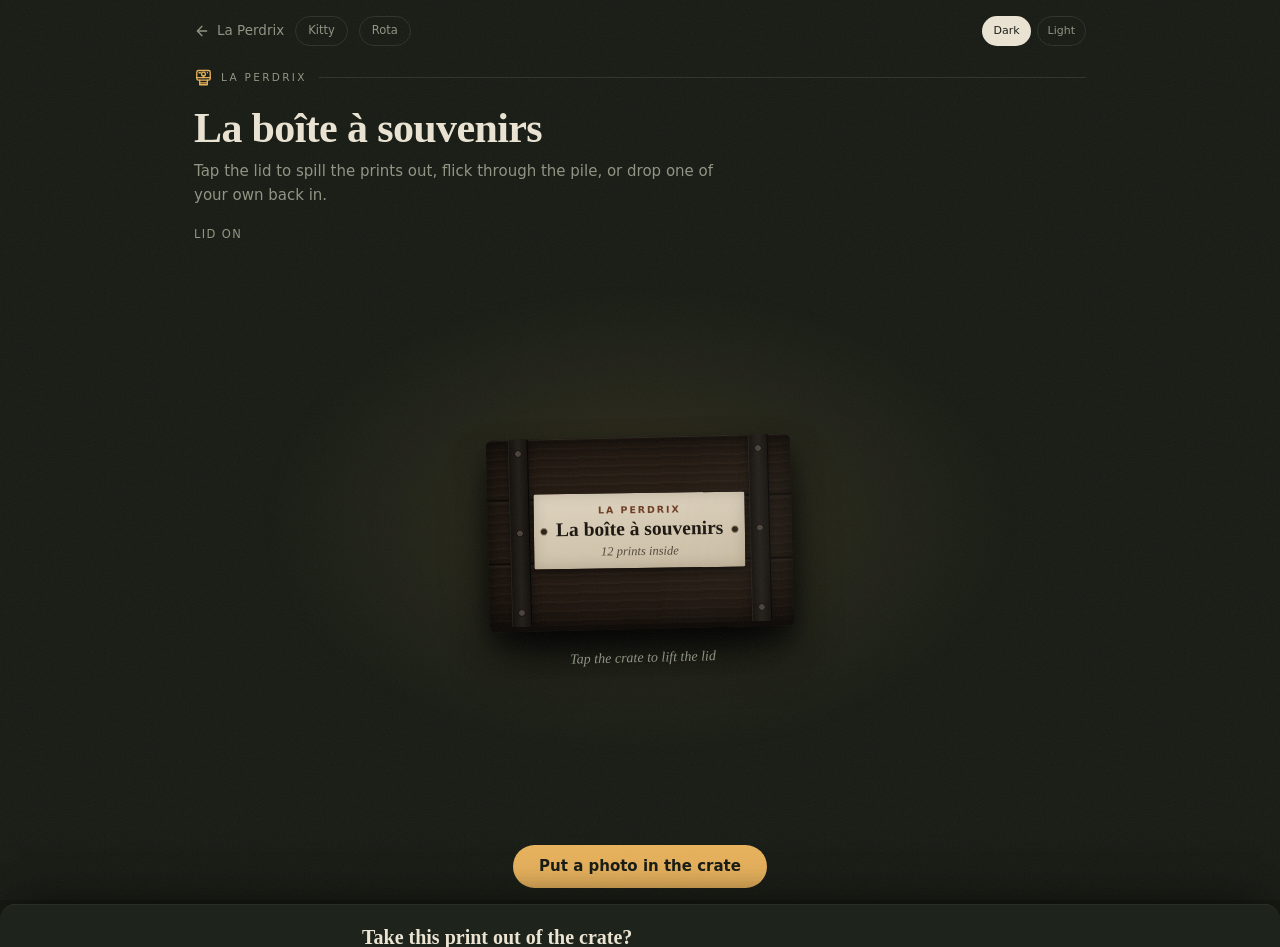
==== commit 70feeae4: "La boîte à souvenirs: French label, borderless stage, and Polaroid camera mark" ====
--- a/box.html
+++ b/box.html
@@ -3,7 +3,7 @@
 <head>
 <meta charset="utf-8">
 <meta name="viewport" content="width=device-width, initial-scale=1, viewport-fit=cover">
-<title>The wooden crate · La Perdrix</title>
+<title>La boîte à souvenirs · La Perdrix</title>
 <link rel="manifest" href="manifest.webmanifest">
 <link rel="apple-touch-icon" href="icons/apple-touch-icon.png">
 <meta name="description" content="Photographs from La Perdrix, St Martin de Ribérac.">
@@ -11,7 +11,7 @@
 <meta name="apple-mobile-web-app-capable" content="yes">
 <meta name="apple-mobile-web-app-status-bar-style" content="black-translucent">
 <link rel="stylesheet" href="photos.css?v=3">
-<link rel="stylesheet" href="styles.css?v=55">
+<link rel="stylesheet" href="styles.css?v=56">
 <script>
   try {
     document.documentElement.setAttribute(
@@ -38,8 +38,8 @@
 
 <main>
   <section class="sec box-sec">
-    <p class="eyebrow"><span class="eb-mark" aria-hidden="true"><svg viewBox="0 0 24 24"><use href="#i-camera"/></svg></span>La malle aux photos</p>
-    <h1 class="big" style="font:600 clamp(28px,5.4vw,42px)/1.1 var(--serif);margin:0 0 8px;letter-spacing:-.015em">The wooden crate</h1>
+    <p class="eyebrow"><span class="eb-mark" aria-hidden="true"><svg viewBox="0 0 24 24"><use href="#i-camera"/></svg></span>La Perdrix</p>
+    <h1 class="big" style="font:600 clamp(28px,5.4vw,42px)/1.1 var(--serif);margin:0 0 8px;letter-spacing:-.015em">La boîte à souvenirs</h1>
     <p class="muted" id="boxSub">Tap the lid to spill the prints out, flick through the pile, or drop one of your own back in.</p>
 
     <div class="box-stage" id="stage">
@@ -52,7 +52,7 @@
 
       <div class="prints-layer" id="printsLayer"></div>
 
-      <button type="button" class="shoebox" id="shoebox" aria-label="Open the wooden crate of photographs">
+      <button type="button" class="shoebox" id="shoebox" aria-label="Open la boîte à souvenirs">
         <span class="shoebox-base">
           <span class="shoebox-stack"></span>
         </span>
@@ -60,8 +60,8 @@
           <span class="shoebox-dust-coat" id="dustCoat" aria-hidden="true"></span>
           <span class="shoebox-twine" aria-hidden="true"></span>
           <span class="shoebox-label">
-            <small>St Martin de Ribérac</small>
-            <b>La Perdrix</b>
+            <small>La Perdrix</small>
+            <b>La boîte à souvenirs</b>
             <em id="lidCount">Photographs</em>
           </span>
         </span>
@@ -128,7 +128,7 @@
   </div>
 </div>
 
-<script src="icons.js?v=6"></script>
+<script src="icons.js?v=7"></script>
 <script src="sync.js?v=4"></script>
 <script src="focus.js?v=2"></script>
 <script src="photos.js?v=1"></script>
--- a/styles.css
+++ b/styles.css
@@ -1520,18 +1520,13 @@
       rgba(0,0,0,.08) 14px 29px,
       rgba(255,240,215,.01) 29px 47px),
     linear-gradient(160deg,#261c14 0%,#1c140e 55%,#140e0a 100%);
-  border:1px solid #3d2e21;border-bottom:4px solid #0e0a07;border-radius:5px;
+  border:0;border-bottom:4px solid #0e0a07;border-radius:5px;
   transform:rotate(.55deg);
   box-shadow:
     inset 0 1px 0 rgba(255,235,205,.08),
     inset 0 0 24px rgba(0,0,0,.65),
     0 18px 32px -20px rgba(10,13,8,.9),0 1px 2px rgba(10,13,8,.35);
-  transition:transform .24s ease,box-shadow .24s ease,border-color .24s ease;
-}
-/* Iron corner bracket hint inside the crate edge */
-.box-open::before{
-  content:"";position:absolute;inset:0;pointer-events:none;border-radius:4px;
-  box-shadow:inset 0 0 0 2px rgba(18,14,10,.7);
+  transition:transform .24s ease,box-shadow .24s ease;
 }
 .bo-end{
   flex:none;width:68px;position:relative;display:grid;place-items:center;
@@ -1575,42 +1570,41 @@
 .box-page main{padding-bottom:calc(104px + var(--safe-b))}
 .box-sec{padding-block:18px 0}
 
-/* The lamp-lit terrace table where the shoebox sits and the prints spill out. */
+/* The lamp-lit space where the wooden crate sits and the prints spill out. */
 .box-stage{
-  position:relative;margin-top:20px;
-  height:min(76svh,640px);min-height:480px;
-  border-radius:14px;overflow:hidden;isolation:isolate;
+  position:relative;margin-top:16px;
+  height:min(74svh,620px);min-height:460px;
+  border-radius:0;overflow:visible;isolation:isolate;
   background:
-    radial-gradient(ellipse 68% 62% at 50% 42%,rgba(232,178,92,.16),rgba(16,20,14,.96) 74%),
-    #141811;
-  border:1px solid color-mix(in srgb,var(--lamp) 28%,var(--hair));
-  box-shadow:0 26px 52px -28px rgba(10,13,8,.85),inset 0 0 64px rgba(0,0,0,.75);
+    radial-gradient(ellipse 58% 52% at 50% 48%,color-mix(in srgb,var(--lamp) 13%,transparent),transparent 74%);
+  border:0;
+  box-shadow:none;
   user-select:none;-webkit-user-select:none;
   touch-action:pan-y;
 }
 /* Warm light-leak flare when the lid comes off or a new print is dealt */
 .box-leak{
-  position:absolute;inset:0;z-index:35;pointer-events:none;mix-blend-mode:screen;
+  position:absolute;inset:-20px;z-index:35;pointer-events:none;mix-blend-mode:screen;
   opacity:0;transition:opacity .45s ease-out;
   background:
-    radial-gradient(55% 75% at 14% 58%,rgba(255,126,46,.55),rgba(214,58,30,.22) 45%,transparent 72%),
-    radial-gradient(45% 65% at 88% 28%,rgba(255,176,78,.42),transparent 68%);
+    radial-gradient(48% 58% at 24% 56%,rgba(255,126,46,.42),rgba(214,58,30,.16) 45%,transparent 70%),
+    radial-gradient(42% 52% at 78% 34%,rgba(255,176,78,.32),transparent 65%);
 }
 .box-leak.flare{opacity:1}
 
 .box-meta-top{
-  position:absolute;top:14px;left:16px;right:16px;z-index:30;
+  position:absolute;top:6px;left:0;right:0;z-index:30;
   display:flex;justify-content:space-between;align-items:center;gap:10px;
   pointer-events:none;
 }
 .box-badge{
   font:500 11.5px/1 var(--sans);letter-spacing:.12em;text-transform:uppercase;
-  color:rgba(242,236,224,.72);
+  color:var(--mut);
 }
 .box-count-pill{
   font:500 12px/1 var(--sans);font-variant-numeric:tabular-nums;
   padding:6px 11px;border-radius:99px;
-  background:rgba(14,18,12,.68);border:1px solid rgba(242,236,224,.22);color:#f2ece0;
+  background:var(--card);border:1px solid var(--hair);color:var(--tx);
 }
 
 /* The Dark Used Wooden Crate / Trunk on the table */
@@ -1651,11 +1645,10 @@
   background:
     repeating-linear-gradient(90deg,rgba(255,235,205,.015) 0 16px,rgba(0,0,0,.12) 16px 34px),
     linear-gradient(170deg,#1c140e,#0f0a07);
-  border:2px solid #2d2016;border-radius:4px;
+  border:0;border-radius:4px;
   box-shadow:
     0 28px 54px -10px rgba(0,0,0,.92),
-    inset 0 18px 32px rgba(0,0,0,.85),
-    inset 0 0 0 4px #16100b;
+    inset 0 18px 32px rgba(0,0,0,.85);
 }
 /* Tarnished iron lock plate on the front of the trunk base */
 .shoebox-base::after{
@@ -1676,7 +1669,7 @@
 .shoebox.is-open .shoebox-stack,
 .shoebox.is-receiving .shoebox-stack{opacity:.88}
 
-/* Heavy dark aged wood plank lid with recessed plank seams and iron corner framing */
+/* Heavy dark aged wood plank lid with recessed plank seams */
 .shoebox-lid{
   position:absolute;inset:0;overflow:hidden;
   background:
@@ -1694,7 +1687,7 @@
       transparent 5px 9px),
     /* aged dark walnut/oak stain, darker around the worn edges */
     radial-gradient(ellipse 85% 80% at 50% 48%,#2b1f16 0%,#1f160f 62%,#140e09 100%);
-  border:1.5px solid #3a2a1d;
+  border:0;
   border-bottom:5px solid #0d0906;
   border-radius:5px;
   box-shadow:
@@ -1703,12 +1696,6 @@
     0 14px 28px rgba(0,0,0,.68);
   display:flex;flex-direction:column;align-items:center;justify-content:center;padding:16px;
   transition:transform .64s cubic-bezier(.22,.85,.3,1),opacity .45s ease;
-}
-/* Outer iron corner bevels & brass/iron studs */
-.shoebox-lid::before{
-  content:"";position:absolute;inset:0;pointer-events:none;z-index:2;
-  border:3px solid rgba(18,14,11,.75);border-radius:4px;
-  box-shadow:inset 0 0 0 1px rgba(255,230,195,.05);
 }
 .shoebox.is-open .shoebox-lid,
 .shoebox.is-receiving .shoebox-lid{
@@ -1742,25 +1729,25 @@
     radial-gradient(circle at 10px 50%,#2a2118 0 2.5px,#6e5a40 3px,transparent 4px),
     radial-gradient(circle at calc(100% - 10px) 50%,#2a2118 0 2.5px,#6e5a40 3px,transparent 4px),
     linear-gradient(175deg,#dfd5c1 0%,#cbbda4 100%);
-  color:#1e1812;padding:11px 24px 9px;border-radius:2px;
-  border:1px solid #786952;
+  color:#1e1812;padding:11px 22px 9px;border-radius:2px;
   transform:rotate(.6deg);
   box-shadow:0 3px 9px rgba(0,0,0,.65),inset 0 0 14px rgba(70,52,30,.22);
-  text-align:center;position:relative;z-index:2;max-width:216px;
+  text-align:center;position:relative;z-index:2;max-width:244px;
 }
 .shoebox-label small{
   display:block;font:600 9.5px/1.2 var(--sans);letter-spacing:.2em;
   text-transform:uppercase;color:#6e3b23;
 }
 .shoebox-label b{
-  display:block;font:600 22px/1.15 var(--serif);margin:3px 0 2px;color:#1b150f;
+  display:block;font:600 19.5px/1.15 var(--serif);margin:3px 0 2px;color:#1b150f;
+  white-space:nowrap;
 }
 .shoebox-label em{
   display:block;font:italic 400 12.5px/1.3 var(--serif);color:#52483a;
 }
 .shoebox-prompt{
   position:absolute;left:50%;bottom:-38px;transform:translateX(-50%);
-  white-space:nowrap;font:italic 400 14px/1.3 var(--serif);color:rgba(230,222,206,.72);
+  white-space:nowrap;font:italic 400 14px/1.3 var(--serif);color:var(--mut);
   transition:opacity .25s ease;pointer-events:none;
 }
 .shoebox.is-open .shoebox-prompt,
@@ -1926,14 +1913,13 @@
   .box-stage{
     margin-top:12px;
     height:clamp(360px,56svh,450px);min-height:360px;
-    border-radius:12px;
   }
-  .box-meta-top{top:10px;left:12px;right:12px}
-  .shoebox{width:min(74vw,256px);height:162px}
-  .shoebox-twine::before{left:16px;width:15px}
-  .shoebox-twine::after{right:16px;width:15px}
-  .shoebox-label{padding:9px 18px 8px;max-width:184px}
-  .shoebox-label b{font-size:19px}
+  .box-meta-top{top:6px;left:0;right:0}
+  .shoebox{width:min(76vw,264px);height:164px}
+  .shoebox-twine::before{left:14px;width:15px}
+  .shoebox-twine::after{right:14px;width:15px}
+  .shoebox-label{padding:8px 14px 7px;max-width:210px}
+  .shoebox-label b{font-size:16.5px}
   .shoebox-label em{font-size:11.5px}
   .shoebox-prompt{bottom:-32px;font-size:13px}
   .shoebox.is-open{transform:translate(-115%,108%) rotate(-8deg) scale(.46)}
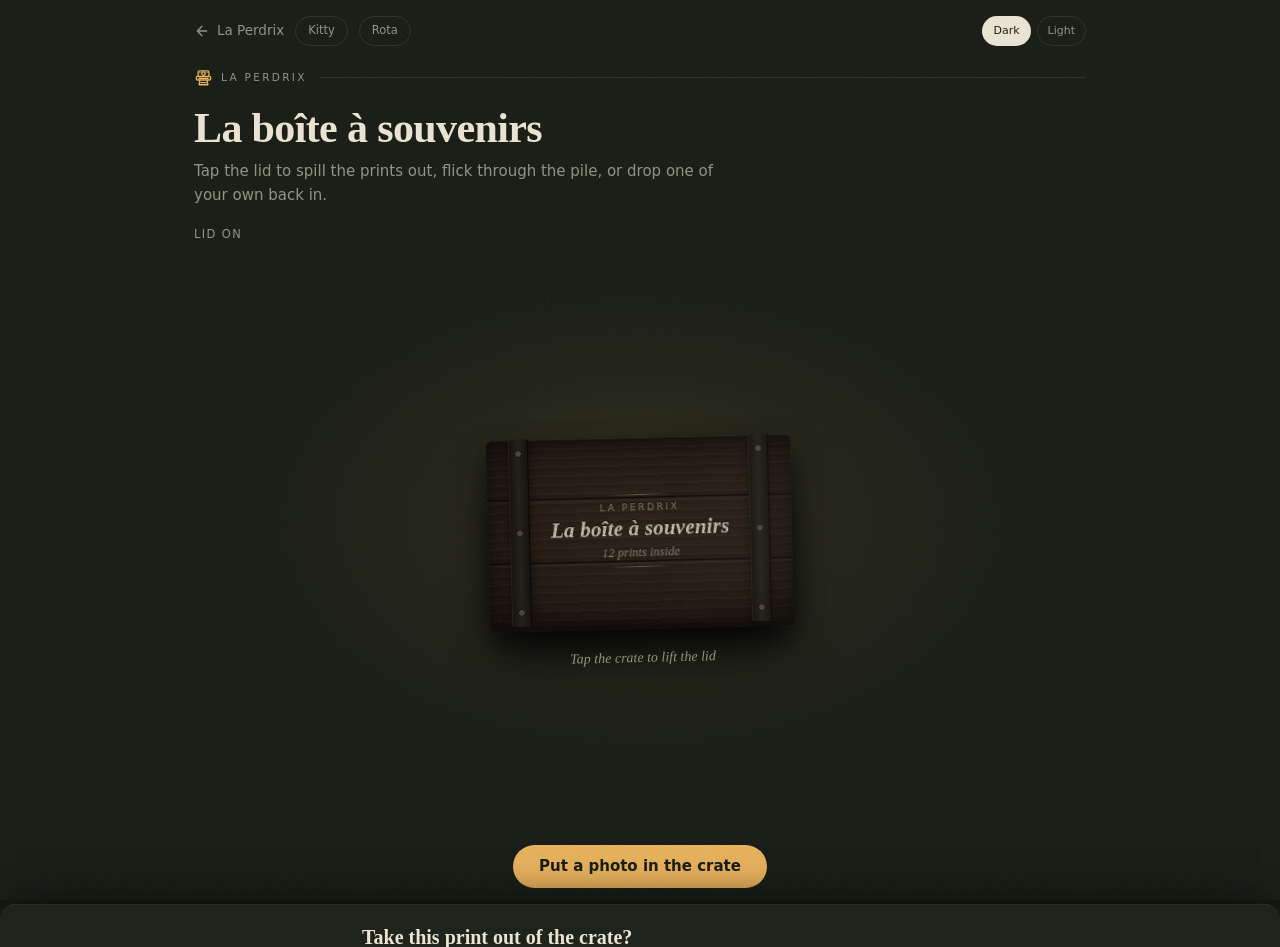
==== commit 555f7daa: "Stepped Polaroid camera silhouette and stencilled wood-crate lettering" ====
--- a/box.html
+++ b/box.html
@@ -10,8 +10,8 @@
 <meta name="theme-color" id="tc" content="#171b14">
 <meta name="apple-mobile-web-app-capable" content="yes">
 <meta name="apple-mobile-web-app-status-bar-style" content="black-translucent">
-<link rel="stylesheet" href="photos.css?v=3">
-<link rel="stylesheet" href="styles.css?v=56">
+<link rel="stylesheet" href="photos.css?v=4">
+<link rel="stylesheet" href="styles.css?v=59">
 <script>
   try {
     document.documentElement.setAttribute(
@@ -43,6 +43,15 @@
     <p class="muted" id="boxSub">Tap the lid to spill the prints out, flick through the pile, or drop one of your own back in.</p>
 
     <div class="box-stage" id="stage">
+      <svg style="position:absolute;width:0;height:0" aria-hidden="true">
+        <defs>
+          <filter id="wood-stamp">
+            <feTurbulence type="fractalNoise" baseFrequency=".78" numOctaves="2" seed="11" result="n"/>
+            <feColorMatrix in="n" type="matrix" values="0 0 0 0 0  0 0 0 0 0  0 0 0 0 0  -1.15 0 0 0 1.48" result="m"/>
+            <feComposite in="SourceGraphic" in2="m" operator="in"/>
+          </filter>
+        </defs>
+      </svg>
       <div class="box-leak" id="leak" aria-hidden="true"></div>
 
       <div class="box-meta-top">
@@ -128,10 +137,10 @@
   </div>
 </div>
 
-<script src="icons.js?v=7"></script>
+<script src="icons.js?v=8"></script>
 <script src="sync.js?v=4"></script>
 <script src="focus.js?v=2"></script>
-<script src="photos.js?v=1"></script>
+<script src="photos.js?v=2"></script>
 <script>
 const $ = id => document.getElementById(id);
 const esc = s => String(s == null ? '' : s)
@@ -158,23 +167,21 @@
 ];
 
 const DESKTOP_SLOTS = [
-  { x: -255, y: -22, r: -14, s: 0.58 },
-  { x:  255, y: -18, r:  13, s: 0.58 },
-  { x: -205, y:  42, r:  -8, s: 0.62 },
-  { x:  210, y:  38, r:   9, s: 0.62 },
-  { x: -135, y: -42, r:  -5, s: 0.64 },
-  { x:  140, y: -38, r:   6, s: 0.64 },
-  { x: -235, y:  12, r: -11, s: 0.60 },
-  { x:  238, y:  10, r:  11, s: 0.60 },
+  { x: -162, y: -16, r: -10, s: 0.46 },
+  { x:  164, y: -14, r:   9, s: 0.46 },
+  { x: -148, y:  22, r:  -6, s: 0.48 },
+  { x:  150, y:  20, r:   7, s: 0.48 },
+  { x: -124, y: -26, r:  -4, s: 0.45 },
+  { x:  126, y: -24, r:   5, s: 0.45 },
 ];
 
 const MOBILE_SLOTS = [
-  { x: -46, y: -26, r: -11, s: 0.72 },
-  { x:  48, y: -22, r:  10, s: 0.72 },
-  { x: -38, y:  24, r:  -7, s: 0.75 },
-  { x:  40, y:  22, r:   8, s: 0.75 },
-  { x: -22, y: -32, r:  -4, s: 0.77 },
-  { x:  24, y: -30, r:   5, s: 0.77 },
+  { x: -78, y: -18, r:  -9, s: 0.50 },
+  { x:  80, y: -16, r:   8, s: 0.50 },
+  { x: -72, y:  20, r:  -6, s: 0.52 },
+  { x:  74, y:  18, r:   7, s: 0.52 },
+  { x: -58, y: -24, r:  -4, s: 0.48 },
+  { x:  60, y: -22, r:   5, s: 0.48 },
 ];
 
 function readLocalBox() {
@@ -361,16 +368,21 @@
     if (idx === activeIdx) {
       el.classList.add('active-print');
       el.classList.remove('tucked');
-      const tilt = idx % 2 === 0 ? -1.3 : 1.2;
+      const tilt = idx % 2 === 0 ? -1.1 : 1.0;
       el.style.transform = `translate(-50%, -50%) scale(1) rotate(${tilt}deg)`;
     } else {
       el.classList.remove('active-print');
       el.classList.add('tucked');
-      const slot = slots[slotCursor % slots.length];
-      slotCursor++;
-      el.style.zIndex = String(18 + (slotCursor % 7));
-      el.style.transform =
-        `translate(calc(-50% + ${slot.x}px), calc(-50% + ${slot.y}px)) scale(${slot.s}) rotate(${slot.r}deg)`;
+      const rel = (idx - activeIdx + list.length) % list.length;
+      if (rel <= slots.length) {
+        const slot = slots[rel - 1];
+        el.style.zIndex = String(25 - rel);
+        el.style.transform =
+          `translate(calc(-50% + ${slot.x}px), calc(-50% + ${slot.y}px)) scale(${slot.s}) rotate(${slot.r}deg)`;
+      } else {
+        el.style.zIndex = '17';
+        el.style.transform = 'translate(-50%, -50%) scale(0.42) rotate(0deg)';
+      }
     }
   });
 
--- a/photos.css
+++ b/photos.css
@@ -11,4 +11,8 @@
   --ph-hens:url("[data-uri]");
   --ph-table:url("[data-uri]");
   --ph-window:url("[data-uri]");
+  --ph-garden:url("[data-uri]");
+  --ph-house:url("[data-uri]");
+  --ph-pool:url("[data-uri]");
+  --ph-backgammon:url("[data-uri]");
 }
--- a/styles.css
+++ b/styles.css
@@ -649,8 +649,22 @@
    The kitty — everything transactional, behind a click from the landing page.
    ========================================================================= */
 
-.kitty-page{background:var(--bg)}
+.kitty-page{background:var(--bg);position:relative;isolation:isolate}
 .kitty-page .sec{padding-inline:24px}
+/* Faint backgammon-board backdrop on the kitty page — atmospheric, never
+   competing with the numbers. */
+.kitty-back{
+  position:fixed;inset:0;z-index:-1;pointer-events:none;
+  background:var(--ph-backgammon) center 48%/cover no-repeat;
+  opacity:.15;
+  filter:saturate(.85) contrast(.96);
+  -webkit-mask-image:radial-gradient(ellipse 92% 88% at 50% 45%,#000 18%,rgba(0,0,0,.35) 100%);
+          mask-image:radial-gradient(ellipse 92% 88% at 50% 45%,#000 18%,rgba(0,0,0,.35) 100%);
+}
+:root[data-theme="light"] .kitty-back{
+  opacity:.12;
+  filter:saturate(.8) contrast(.92);
+}
 /* Clear the fixed action bar. Without this the last content on the page —
    the "Start again" button inside its disclosure — sits underneath the
    hovering Add spend / Pay in bar and cannot be tapped. */
@@ -707,7 +721,9 @@
    was previously loose type on the page background, indistinguishable from the
    filters and the chart heading below it. */
 .pot-card{
-  border:1px solid var(--hair);border-radius:16px;background:var(--surface);
+  border:1px solid var(--hair);border-radius:16px;
+  background:color-mix(in srgb,var(--surface) 84%,transparent);
+  backdrop-filter:blur(8px);-webkit-backdrop-filter:blur(8px);
   padding:15px 17px 17px;margin-top:12px;
 }
 /* A small wink under the heading. Inside the panel it no longer has to tuck up
@@ -1540,15 +1556,13 @@
 }
 .bo-end svg{width:26px;height:26px;transition:transform .24s ease}
 .bo-body{
-  flex:1;min-width:0;display:flex;flex-direction:column;justify-content:center;gap:3px;
-  margin:10px 4px 10px 14px;padding:8px 14px;border-radius:2px;
-  background:linear-gradient(175deg,#dfd6c3,#cfc4ae);color:#1e1912;
-  border:1px solid #8c7d65;
-  box-shadow:0 2px 6px rgba(0,0,0,.55),inset 0 0 10px rgba(90,70,45,.18);
-  transform:rotate(-.35deg);
-}
-.bo-body b{font:600 clamp(17px,2.5vw,20px)/1.15 var(--serif);letter-spacing:-.005em}
-.bo-body small{font:italic 400 13px/1.35 var(--serif);color:#4f4639}
+  flex:1;min-width:0;display:flex;flex-direction:column;justify-content:center;gap:4px;
+  padding:13px 6px 13px 18px;
+  color:#e8dfd0;
+  text-shadow:0 -1px 1px rgba(0,0,0,.85),0 1px 0 rgba(255,235,205,.07);
+}
+.bo-body b{font:600 clamp(18px,2.6vw,21px)/1.15 var(--serif);letter-spacing:-.005em}
+.bo-body small{font:italic 400 13.5px/1.35 var(--serif);color:rgba(218,208,190,.68)}
 .bo-go{
   flex:none;align-self:center;width:19px;height:19px;margin:0 18px 0 10px;
   color:#b89b6a;transition:transform .22s ease;
@@ -1622,21 +1636,22 @@
     transform:translateY(-7px) rotate(-1deg);
   }
 }
-/* Tucked down into the corner when the prints are out */
+/* Fades away once the lid lifts and the prints spill out */
 .shoebox.is-open{
-  transform:translate(-165%,92%) rotate(-7deg) scale(.62);
+  transform:translate(-50%,-44%) rotate(-2deg) scale(.88);
+  opacity:0;pointer-events:none;
 }
 /* Centered at the foot with lid off when catching a newly dropped print */
 .shoebox.is-receiving{
   transform:translate(-50%,32%) rotate(-1deg) scale(.86);
 }
 .shoebox.settle{
-  animation:shoeboxCatch .46s cubic-bezier(.2,.8,.3,1);
+  animation:shoeboxCatch .46s cubic-bezier(.2,.8,.3,1) forwards;
 }
 @keyframes shoeboxCatch{
-  0%{transform:translate(-50%,32%) scale(.86)}
-  42%{transform:translate(-50%,38%) scale(.83,.9)}
-  100%{transform:translate(-165%,92%) rotate(-7deg) scale(.62)}
+  0%{transform:translate(-50%,32%) scale(.86);opacity:1}
+  42%{transform:translate(-50%,38%) scale(.83,.9);opacity:1}
+  100%{transform:translate(-50%,34%) scale(.78);opacity:0}
 }
 
 /* Deep dark timber interior of the trunk base */
@@ -1699,8 +1714,8 @@
 }
 .shoebox.is-open .shoebox-lid,
 .shoebox.is-receiving .shoebox-lid{
-  transform:translate(135px,-78px) rotate(16deg) scale(.92);
-  opacity:.42;
+  transform:translate(0,-48px) rotate(6deg) scale(.94);
+  opacity:0;pointer-events:none;
 }
 
 /* Heavy vertical wrought-iron trunk straps on left and right of lid */
@@ -1723,27 +1738,35 @@
 .shoebox-twine::before{left:22px}
 .shoebox-twine::after{right:22px}
 
-/* Weathered cellar tag tacked to the centre plank with two dark brass tacks */
+/* Stencilled / branded lettering directly on the centre wood plank — no paper
+   box, so the grain and plank seams show through like an old Bordeaux crate. */
 .shoebox-label{
-  background:
-    radial-gradient(circle at 10px 50%,#2a2118 0 2.5px,#6e5a40 3px,transparent 4px),
-    radial-gradient(circle at calc(100% - 10px) 50%,#2a2118 0 2.5px,#6e5a40 3px,transparent 4px),
-    linear-gradient(175deg,#dfd5c1 0%,#cbbda4 100%);
-  color:#1e1812;padding:11px 22px 9px;border-radius:2px;
-  transform:rotate(.6deg);
-  box-shadow:0 3px 9px rgba(0,0,0,.65),inset 0 0 14px rgba(70,52,30,.22);
+  background:none;border:0;box-shadow:none;
+  padding:4px 8px;
+  transform:rotate(-.4deg);
   text-align:center;position:relative;z-index:2;max-width:244px;
-}
+  color:rgba(232,221,200,.82);
+  text-shadow:0 -1px 1px rgba(0,0,0,.95),0 1px 0 rgba(255,235,205,.1);
+  filter:url(#wood-stamp);
+}
+.shoebox-label::before,
+.shoebox-label::after{
+  content:"";display:block;width:64px;height:1px;margin:0 auto;
+  background:linear-gradient(90deg,transparent,rgba(218,204,178,.42),transparent);
+}
+.shoebox-label::before{margin-bottom:6px}
+.shoebox-label::after{margin-top:6px}
 .shoebox-label small{
-  display:block;font:600 9.5px/1.2 var(--sans);letter-spacing:.2em;
-  text-transform:uppercase;color:#6e3b23;
+  display:block;font:500 9.5px/1.2 var(--sans);letter-spacing:.24em;
+  text-transform:uppercase;color:rgba(214,196,166,.58);
 }
 .shoebox-label b{
-  display:block;font:600 19.5px/1.15 var(--serif);margin:3px 0 2px;color:#1b150f;
+  display:block;font:italic 600 21px/1.15 var(--serif);margin:4px 0 3px;
+  color:rgba(238,228,208,.86);letter-spacing:.01em;
   white-space:nowrap;
 }
 .shoebox-label em{
-  display:block;font:italic 400 12.5px/1.3 var(--serif);color:#52483a;
+  display:block;font:italic 400 12.5px/1.3 var(--serif);color:rgba(210,198,176,.62);
 }
 .shoebox-prompt{
   position:absolute;left:50%;bottom:-38px;transform:translateX(-50%);
@@ -1816,7 +1839,7 @@
 .prints-layer{position:absolute;inset:0;z-index:22;pointer-events:none}
 .polaroid{
   position:absolute;left:50%;top:50%;
-  width:min(84vw,376px);
+  width:min(88vw,424px);
   background:#fbf8f0;padding:14px 14px 20px;border-radius:3px;
   box-shadow:0 18px 40px -12px rgba(0,0,0,.88),0 1px 3px rgba(0,0,0,.32);
   transform:translate(-50%,-45%) scale(.28) rotate(0deg);
@@ -1827,6 +1850,7 @@
     box-shadow .35s ease;
 }
 .polaroid.out{opacity:1;pointer-events:auto}
+.polaroid.tucked.out{opacity:.82}
 .polaroid.active-print{
   z-index:28 !important;
   box-shadow:0 32px 64px -14px rgba(0,0,0,.95),0 0 0 1px rgba(232,178,92,.32);
@@ -1912,24 +1936,24 @@
   .box-sec .muted{font-size:14px;line-height:1.45}
   .box-stage{
     margin-top:12px;
-    height:clamp(360px,56svh,450px);min-height:360px;
+    height:clamp(390px,60svh,470px);min-height:390px;
   }
   .box-meta-top{top:6px;left:0;right:0}
   .shoebox{width:min(76vw,264px);height:164px}
   .shoebox-twine::before{left:14px;width:15px}
   .shoebox-twine::after{right:14px;width:15px}
-  .shoebox-label{padding:8px 14px 7px;max-width:210px}
-  .shoebox-label b{font-size:16.5px}
+  .shoebox-label{padding:2px 6px;max-width:210px}
+  .shoebox-label b{font-size:17.5px}
   .shoebox-label em{font-size:11.5px}
   .shoebox-prompt{bottom:-32px;font-size:13px}
-  .shoebox.is-open{transform:translate(-115%,108%) rotate(-8deg) scale(.46)}
+  .shoebox.is-open{transform:translate(-50%,-44%) rotate(-2deg) scale(.84);opacity:0;pointer-events:none}
   .shoebox.is-receiving{transform:translate(-50%,32%) rotate(-1deg) scale(.74)}
   .polaroid{
-    width:min(74vw,276px);
-    padding:10px 10px 14px;
+    width:min(88vw,344px);
+    padding:11px 11px 16px;
   }
-  .polaroid-stamp{font-size:12px;right:7px;bottom:6px}
-  .polaroid-cap{font-size:14.5px;padding:10px 4px 2px;min-height:1.5em}
+  .polaroid-stamp{font-size:12.5px;right:8px;bottom:7px}
+  .polaroid-cap{font-size:15.5px;padding:11px 4px 2px;min-height:1.5em}
   .box-controls{margin-top:10px;gap:8px}
   .box-nav-btns{width:100%;display:grid;grid-template-columns:repeat(4,auto);justify-content:space-between;gap:6px}
   .box-nav-btns .pill{padding:8px 11px;font-size:12px;text-align:center}
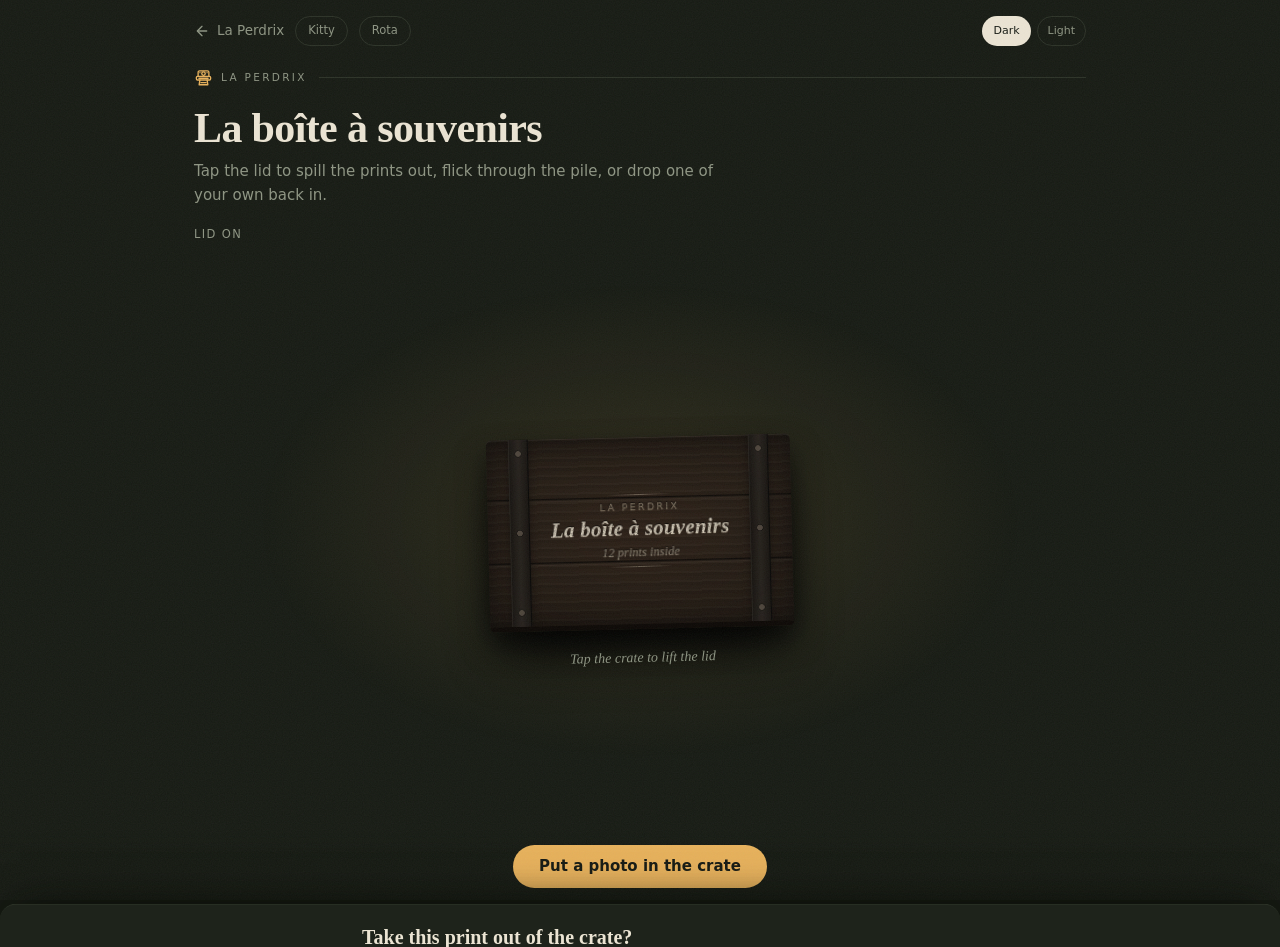
==== commit 89e596aa: "Radial dust dispersion from the front and centred crate buttons on desktop" ====
--- a/box.html
+++ b/box.html
@@ -11,7 +11,7 @@
 <meta name="apple-mobile-web-app-capable" content="yes">
 <meta name="apple-mobile-web-app-status-bar-style" content="black-translucent">
 <link rel="stylesheet" href="photos.css?v=4">
-<link rel="stylesheet" href="styles.css?v=59">
+<link rel="stylesheet" href="styles.css?v=61">
 <script>
   try {
     document.documentElement.setAttribute(
@@ -220,84 +220,97 @@
 
 function spawnDust() {
   const stage = $('stage');
-  // Soft, dry cellar-dust wisps curling off the edges of the wooden lid (no sparkle)
-  for (let c = 0; c < 7; c++) {
+  // Soft, dry cellar-dust wisps billowing outward in all directions from the lid
+  for (let c = 0; c < 8; c++) {
     const cloud = document.createElement('span');
     cloud.className = 'dust-cloud';
-    const w = 78 + Math.random() * 68;
-    const h = 28 + Math.random() * 24;
+    const w = 68 + Math.random() * 64;
+    const h = 44 + Math.random() * 42;
     cloud.style.width = w + 'px';
     cloud.style.height = h + 'px';
-    cloud.style.left = (35 + Math.random() * 26) + '%';
-    cloud.style.top = (38 + Math.random() * 20) + '%';
-    const angle = (Math.random() - 0.5) * Math.PI * 1.3 - Math.PI * 0.15;
-    const dist = 65 + Math.random() * 95;
+    const angle = (c / 8) * Math.PI * 2 + (Math.random() - 0.5) * 0.65;
+    const startR = 4 + Math.random() * 8;
+    cloud.style.left = (50 + Math.cos(angle) * startR) + '%';
+    cloud.style.top = (48 + Math.sin(angle) * startR * 0.75) + '%';
+    const dist = 75 + Math.random() * 105;
     cloud.style.setProperty('--dx', Math.round(Math.cos(angle) * dist) + 'px');
-    cloud.style.setProperty('--dy', Math.round(Math.sin(angle) * dist - 18) + 'px');
-    cloud.style.setProperty('--dur', (1.9 + Math.random() * 0.8).toFixed(2) + 's');
+    cloud.style.setProperty('--dy', Math.round(Math.sin(angle) * dist * 0.78) + 'px');
+    cloud.style.setProperty('--rot', Math.round((Math.random() - 0.5) * 50) + 'deg');
+    cloud.style.setProperty('--dur', (1.85 + Math.random() * 0.85).toFixed(2) + 's');
     stage.appendChild(cloud);
     setTimeout(() => cloud.remove(), 2800);
   }
-  // A few tiny matte silt specks (blurred, low opacity, no glow)
-  for (let i = 0; i < 10; i++) {
+  // Tiny matte silt specks scattering radially outward
+  for (let i = 0; i < 12; i++) {
     const mote = document.createElement('span');
     mote.className = 'dust-mote';
     const size = 1.6 + Math.random() * 2.2;
     mote.style.width = size + 'px';
     mote.style.height = size + 'px';
-    mote.style.left = (38 + Math.random() * 24) + '%';
-    mote.style.top = (40 + Math.random() * 18) + '%';
-    const angle = (Math.random() - 0.5) * Math.PI * 1.2;
-    const dist = 45 + Math.random() * 85;
+    const angle = Math.random() * Math.PI * 2;
+    mote.style.left = (44 + Math.random() * 12) + '%';
+    mote.style.top = (43 + Math.random() * 10) + '%';
+    const dist = 55 + Math.random() * 100;
     const dur = 1.6 + Math.random() * 0.9;
     mote.style.setProperty('--dx', Math.round(Math.cos(angle) * dist) + 'px');
-    mote.style.setProperty('--dy', Math.round(Math.sin(angle) * dist - 20) + 'px');
+    mote.style.setProperty('--dy', Math.round(Math.sin(angle) * dist * 0.78) + 'px');
     mote.style.setProperty('--dur', dur.toFixed(2) + 's');
     stage.appendChild(mote);
     setTimeout(() => mote.remove(), Math.round(dur * 1000) + 100);
   }
 }
 
-/* Like blowing dust off the shoulder of an aged bottle of red wine: a horizontal
-   breath sweeps across the dark wood planks from left to right, lifting a soft,
-   matte grey-taupe plume of cellar silt that curls and dissipates into the air. */
+/* As if the viewer is blowing straight onto the centre of the crate from in front of
+   the screen: a breath hits the middle of the dark wood planks and scatters soft,
+   matte grey-taupe clouds of cellar silt radially outward in every direction. */
 function blowDustOffBox() {
   const stage = $('stage');
-  for (let c = 0; c < 11; c++) {
+  const cloudCount = 14;
+  for (let c = 0; c < cloudCount; c++) {
     setTimeout(() => {
       const cloud = document.createElement('span');
       cloud.className = 'dust-cloud';
-      const w = 88 + Math.random() * 76;
-      const h = 26 + Math.random() * 22;
+      const w = 72 + Math.random() * 72;
+      const h = 48 + Math.random() * 48;
       cloud.style.width = w + 'px';
       cloud.style.height = h + 'px';
-      cloud.style.left = (30 + c * 3.2 + Math.random() * 4) + '%';
-      cloud.style.top = (36 + Math.random() * 22) + '%';
-      cloud.style.setProperty('--dx', Math.round(115 + Math.random() * 110) + 'px');
-      cloud.style.setProperty('--dy', Math.round(-14 - Math.random() * 34) + 'px');
-      cloud.style.setProperty('--dur', (2.1 + Math.random() * 0.8).toFixed(2) + 's');
+      // Evenly distributed around 360 deg with natural random jitter so it blows outward all around
+      const angle = (c / cloudCount) * Math.PI * 2 + (Math.random() - 0.5) * 0.55;
+      const startR = 3 + Math.random() * 9;
+      cloud.style.left = (50 + Math.cos(angle) * startR) + '%';
+      cloud.style.top = (48 + Math.sin(angle) * startR * 0.72) + '%';
+      const dist = 90 + Math.random() * 125;
+      const dx = Math.cos(angle) * dist + (Math.random() - 0.5) * 28;
+      const dy = Math.sin(angle) * dist * 0.78 + (Math.random() - 0.5) * 24;
+      cloud.style.setProperty('--dx', Math.round(dx) + 'px');
+      cloud.style.setProperty('--dy', Math.round(dy) + 'px');
+      cloud.style.setProperty('--rot', Math.round((Math.random() - 0.5) * 60) + 'deg');
+      cloud.style.setProperty('--dur', (1.95 + Math.random() * 0.85).toFixed(2) + 's');
       stage.appendChild(cloud);
       setTimeout(() => cloud.remove(), 3000);
-    }, c * 80);
+    }, c * 45);
   }
-  for (let i = 0; i < 14; i++) {
+  for (let i = 0; i < 18; i++) {
     setTimeout(() => {
       const mote = document.createElement('span');
       mote.className = 'dust-mote';
-      const size = 1.5 + Math.random() * 2;
+      const size = 1.5 + Math.random() * 2.1;
       mote.style.width = size + 'px';
       mote.style.height = size + 'px';
-      mote.style.left = (33 + Math.random() * 26) + '%';
-      mote.style.top = (38 + Math.random() * 20) + '%';
-      const dx = 95 + Math.random() * 130;
-      const dy = -10 - Math.random() * 38 + (Math.random() - 0.5) * 18;
-      const dur = 1.8 + Math.random() * 0.9;
+      const angle = Math.random() * Math.PI * 2;
+      const startR = 2 + Math.random() * 10;
+      mote.style.left = (50 + Math.cos(angle) * startR) + '%';
+      mote.style.top = (48 + Math.sin(angle) * startR * 0.72) + '%';
+      const dist = 75 + Math.random() * 135;
+      const dx = Math.cos(angle) * dist + (Math.random() - 0.5) * 22;
+      const dy = Math.sin(angle) * dist * 0.78 + (Math.random() - 0.5) * 20;
+      const dur = 1.7 + Math.random() * 0.95;
       mote.style.setProperty('--dx', Math.round(dx) + 'px');
       mote.style.setProperty('--dy', Math.round(dy) + 'px');
       mote.style.setProperty('--dur', dur.toFixed(2) + 's');
       stage.appendChild(mote);
       setTimeout(() => mote.remove(), Math.round(dur * 1000) + 120);
-    }, i * 55);
+    }, i * 38);
   }
 }
 
--- a/styles.css
+++ b/styles.css
@@ -763,6 +763,31 @@
 .view{padding-block:16px 0}
 .empty-note{color:var(--mut);font-size:14px;margin:20px 0 0}
 
+/* One-tap quick spend starters under the pot panel: pre-selects the category
+   (and sets Alcohol to off-kitty) so logging a shop or boulangerie run takes
+   only an amount and Save. */
+.quick-sec{padding-block:14px 0}
+.quick-label{
+  font:600 10.5px/1.2 var(--sans);letter-spacing:.15em;text-transform:uppercase;
+  color:var(--mut);margin:0 0 8px;
+}
+.quick-adds{display:flex;gap:7px;flex-wrap:wrap}
+.qadd{
+  display:inline-flex;align-items:center;gap:7px;
+  font:inherit;font-size:13px;padding:6px 13px 6px 7px;border-radius:99px;cursor:pointer;
+  border:1px solid var(--hair);
+  background:color-mix(in srgb,var(--surface) 82%,transparent);
+  color:var(--tx);
+  transition:border-color .15s ease,transform .15s ease;
+}
+.qadd:hover{border-color:var(--accent);transform:translateY(-1px)}
+.qadd:active{transform:translateY(0)}
+.qadd-ic{
+  width:21px;height:21px;border-radius:99px;display:grid;place-items:center;
+  color:#fff;flex:none;
+}
+.qadd-ic svg{width:13px;height:13px}
+
 /* Filter and choice pills. Used by the phase filters and by "who it was for" —
    without these they fall back to the browser's default button chrome, which
    on a dark ground is a white slab. */
@@ -1522,7 +1547,7 @@
    prints: a dark weathered wooden crate/trunk with plank seams, iron straps,
    and a tacked cellar label. */
 .box-open{
-  display:flex;align-items:stretch;margin-top:26px;min-height:78px;max-width:560px;
+  display:flex;align-items:stretch;margin:28px auto 0;min-height:78px;max-width:560px;
   color:#e6dfd1;text-decoration:none;position:relative;
   background:
     /* horizontal plank seams */
@@ -1776,36 +1801,30 @@
 .shoebox.is-open .shoebox-prompt,
 .shoebox.is-receiving .shoebox-prompt{opacity:0}
 
-/* Settled matte grey-taupe cellar dust on the dark wood, wiping clear from left
-   to right as a breath blows across the top like an aged bottle of red wine. */
+/* Settled matte grey-taupe cellar dust on the dark wood, clearing radially
+   outward from the centre as if blown on straight from the front. */
 .shoebox-dust-coat{
   position:absolute;inset:0;border-radius:5px;pointer-events:none;z-index:4;
   background:
-    radial-gradient(ellipse 90% 70% at 46% 45%,rgba(176,169,156,.34),rgba(152,145,133,.22) 58%,transparent 85%),
+    radial-gradient(ellipse 90% 70% at 50% 50%,rgba(176,169,156,.34),rgba(152,145,133,.22) 58%,transparent 88%),
     linear-gradient(180deg,rgba(186,179,166,.22),rgba(148,141,129,.12));
-  -webkit-mask-image:linear-gradient(102deg,transparent 0%,transparent 32%,#000 54%,#000 100%);
-          mask-image:linear-gradient(102deg,transparent 0%,transparent 32%,#000 54%,#000 100%);
-  -webkit-mask-size:260% 100%;
-          mask-size:260% 100%;
-  -webkit-mask-position:100% 0;
-          mask-position:100% 0;
-  animation:wineBottleDustWipe 2.8s cubic-bezier(.22,.55,.32,1) forwards;
+  -webkit-mask-image:radial-gradient(ellipse 52% 48% at 50% 50%,rgba(0,0,0,.18) 0%,rgba(0,0,0,.55) 45%,#000 78%);
+          mask-image:radial-gradient(ellipse 52% 48% at 50% 50%,rgba(0,0,0,.18) 0%,rgba(0,0,0,.55) 45%,#000 78%);
+  transform-origin:50% 50%;
+  animation:wineBottleDustWipe 2.7s cubic-bezier(.2,.58,.3,1) forwards;
 }
 @keyframes wineBottleDustWipe{
   0%{
-    -webkit-mask-position:100% 0;
-            mask-position:100% 0;
-    opacity:.95;
+    transform:scale(1);
+    opacity:.96;
   }
-  18%{
-    -webkit-mask-position:92% 0;
-            mask-position:92% 0;
-    opacity:.95;
+  16%{
+    transform:scale(1.03);
+    opacity:.94;
   }
   100%{
-    -webkit-mask-position:12% 0;
-            mask-position:12% 0;
-    opacity:.22;
+    transform:scale(2.15);
+    opacity:.16;
   }
 }
 
@@ -1819,7 +1838,7 @@
 }
 .dust-cloud{
   position:absolute;border-radius:999px;pointer-events:none;z-index:31;
-  background:radial-gradient(ellipse at center,rgba(178,171,158,.22) 0%,rgba(156,149,137,.11) 52%,transparent 78%);
+  background:radial-gradient(ellipse at center,rgba(178,171,158,.23) 0%,rgba(156,149,137,.11) 52%,transparent 78%);
   filter:blur(11px);
   animation:cloudBlow var(--dur,2.5s) cubic-bezier(.14,.58,.28,1) forwards;
 }
@@ -1829,10 +1848,10 @@
   100%{transform:translate(var(--dx),var(--dy)) scale(1.35);opacity:0}
 }
 @keyframes cloudBlow{
-  0%{transform:translate(0,0) scale(.55,.38) rotate(-4deg);opacity:0}
-  18%{opacity:.68}
-  65%{opacity:.34}
-  100%{transform:translate(var(--dx),var(--dy)) scale(2.4,1.35) rotate(6deg);opacity:0}
+  0%{transform:translate(-50%,-50%) scale(.45,.38) rotate(0deg);opacity:0}
+  18%{opacity:.66}
+  65%{opacity:.32}
+  100%{transform:translate(calc(-50% + var(--dx)),calc(-50% + var(--dy))) scale(2.2,1.65) rotate(var(--rot,8deg));opacity:0}
 }
 
 /* Cascading Polaroids */
@@ -1901,10 +1920,10 @@
 
 /* Controls strip under the table */
 .box-controls{
-  display:flex;align-items:center;justify-content:space-between;gap:10px;
-  flex-wrap:wrap;margin-top:14px;
-}
-.box-nav-btns{display:flex;align-items:center;gap:8px;flex-wrap:wrap}
+  display:flex;flex-direction:column;align-items:center;justify-content:center;gap:10px;
+  margin-top:14px;
+}
+.box-nav-btns{display:flex;align-items:center;justify-content:center;gap:8px;flex-wrap:wrap}
 .box-hint{font-size:13.5px;color:var(--mut);margin:0}
 
 /* Upload sheet preview */
